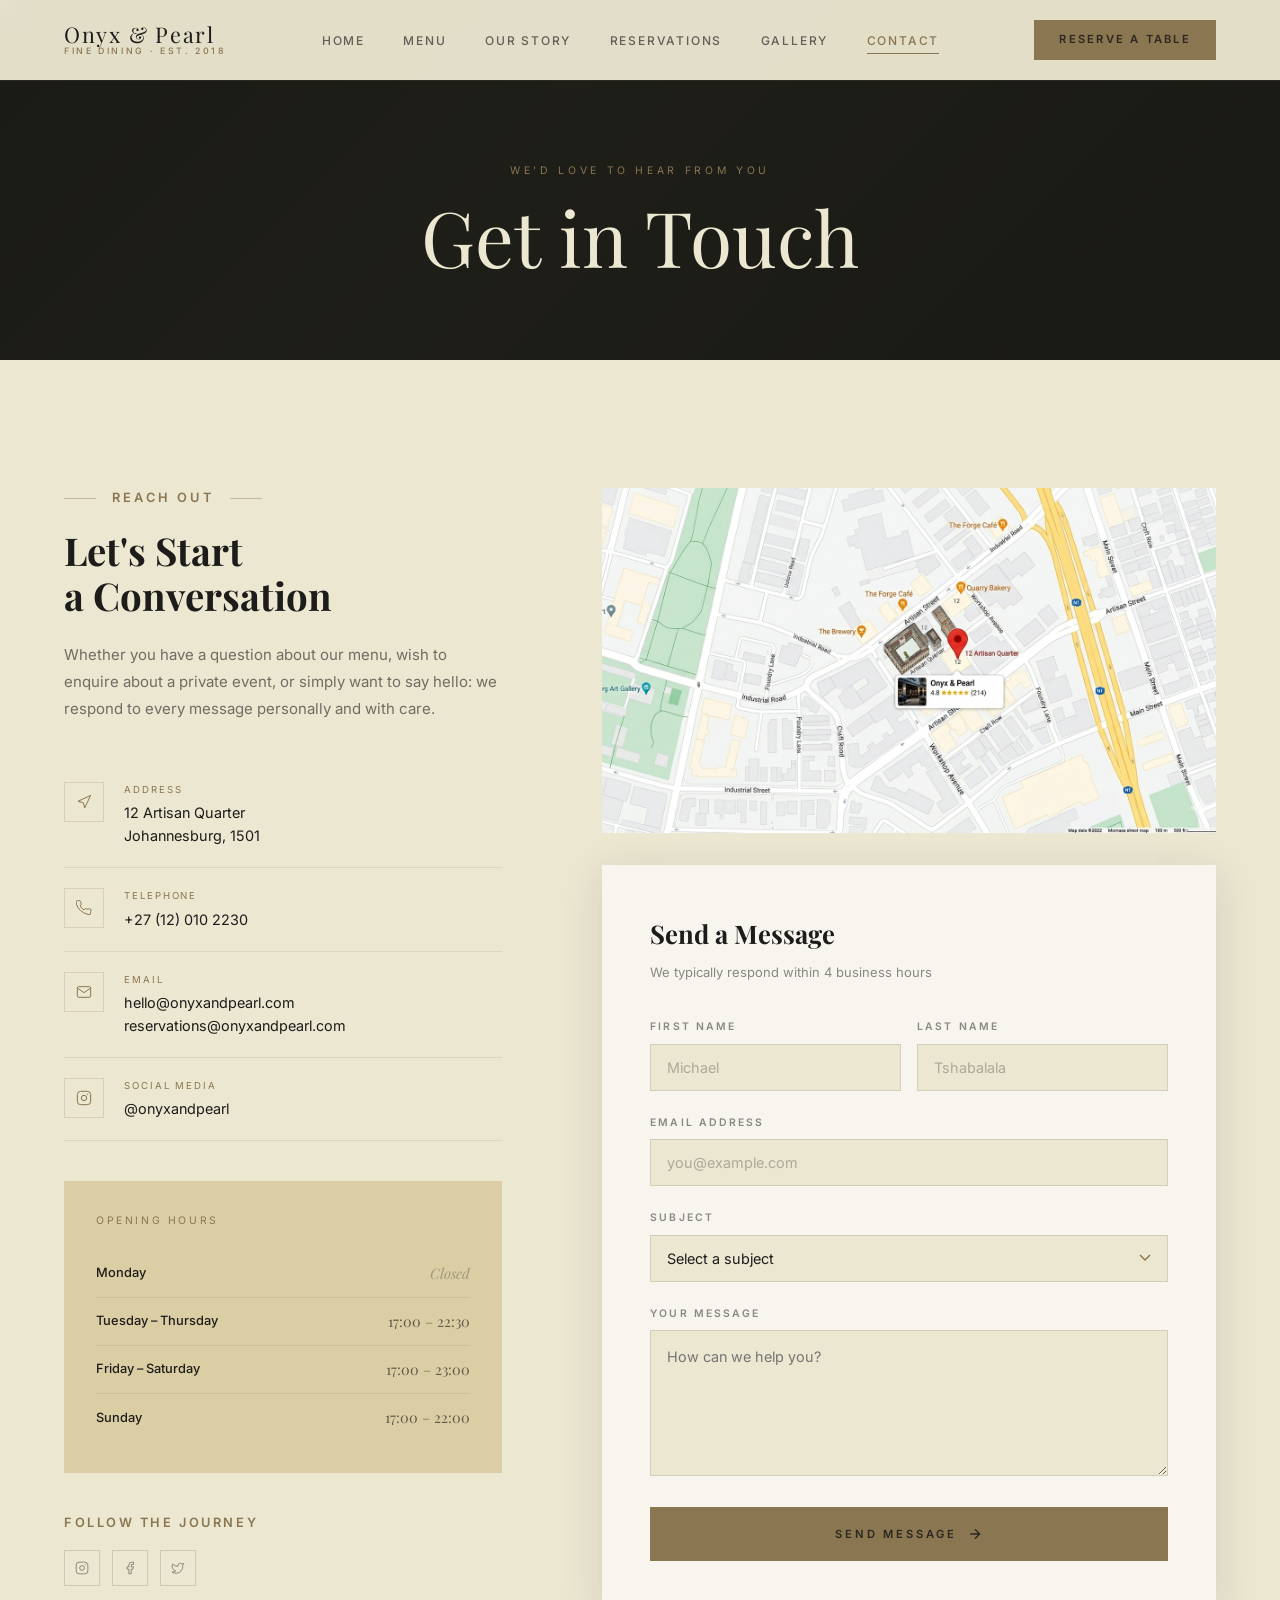
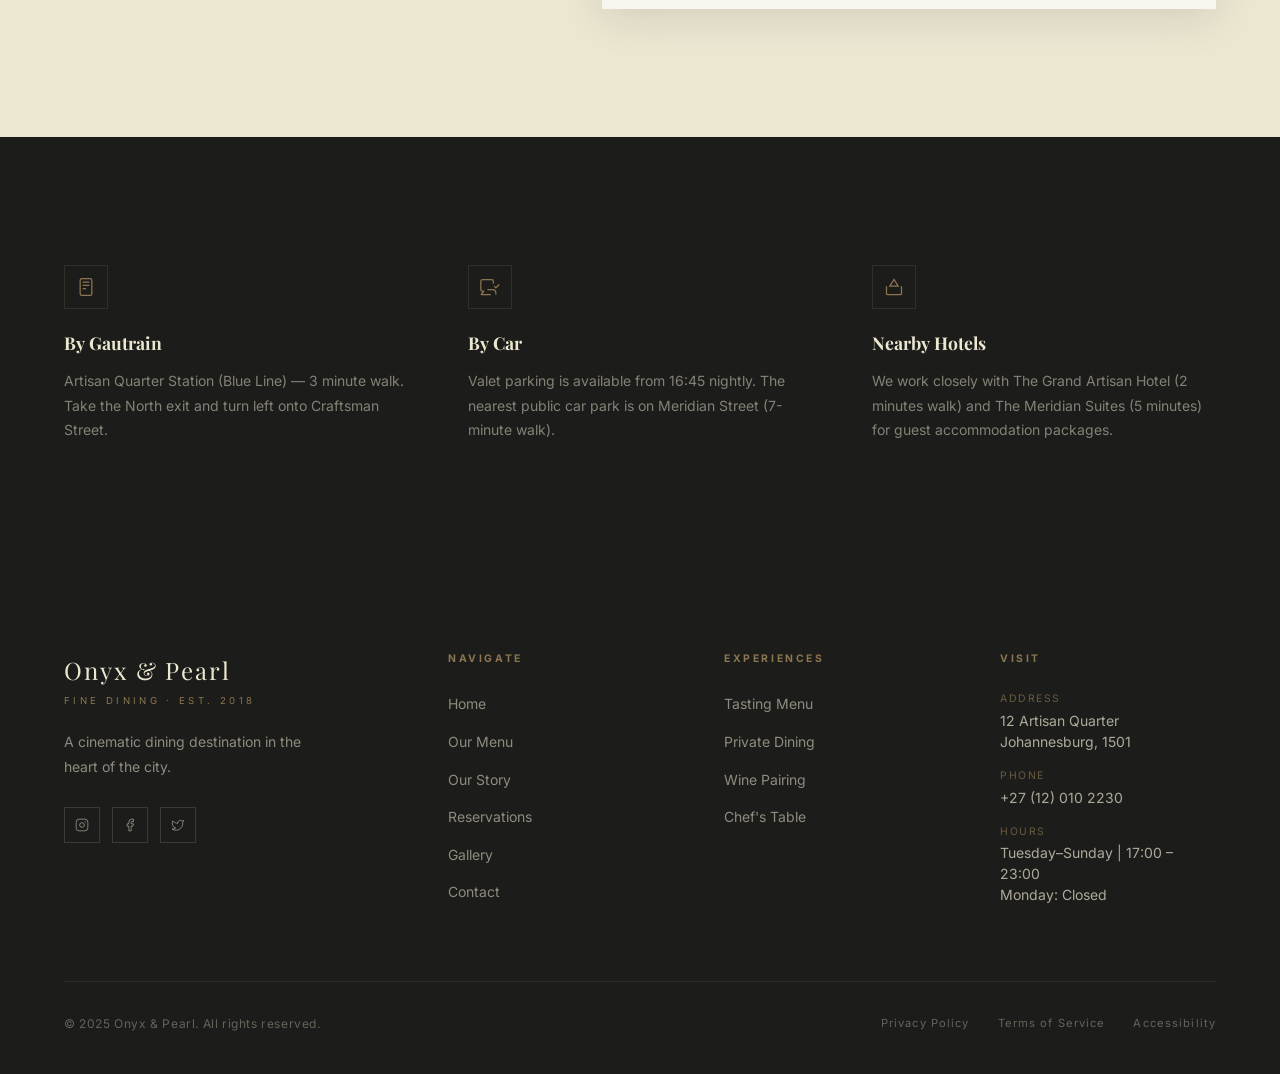
==== contact.html @ 2b4fd2b9 "initial commit" ====
<!DOCTYPE html>
<html lang="en">
<head>
  <meta charset="UTF-8" />
  <meta name="viewport" content="width=device-width, initial-scale=1.0" />
  <title>Contact | Onyx & Pearl Fine Dining</title>
  <meta name="description" content="Contact Onyx & Pearl — get in touch for reservations, private events, press enquiries, or any other questions." />
  <link rel="preconnect" href="https://fonts.googleapis.com" />
  <link rel="preconnect" href="https://fonts.gstatic.com" crossorigin />
  <link rel="stylesheet" href="css/styles.css" />
</head>
<body>

  <!-- ── NAV ── -->
  <nav class="nav" role="navigation" aria-label="Main navigation">
    <div class="nav__inner">
      <a href="index.html" class="nav__logo">
        <span class="nav__logo-main">Onyx &amp; Pearl</span>
        <span class="nav__logo-sub">Fine Dining · Est. 2018</span>
      </a>
      <ul class="nav__links" role="list">
        <li><a href="index.html"        class="nav__link">Home</a></li>
        <li><a href="menu.html"         class="nav__link">Menu</a></li>
        <li><a href="about.html"        class="nav__link">Our Story</a></li>
        <li><a href="reservations.html" class="nav__link">Reservations</a></li>
        <li><a href="gallery.html"      class="nav__link">Gallery</a></li>
        <li><a href="contact.html"      class="nav__link active">Contact</a></li>
      </ul>
      <a href="reservations.html" class="nav__cta">Reserve a Table</a>
      <button class="nav__hamburger" aria-label="Toggle menu"><span></span><span></span><span></span></button>
    </div>
  </nav>
  <div class="nav__mobile">
    <a href="index.html"        class="nav__link">Home</a>
    <a href="menu.html"         class="nav__link">Menu</a>
    <a href="about.html"        class="nav__link">Our Story</a>
    <a href="reservations.html" class="nav__link">Reservations</a>
    <a href="gallery.html"      class="nav__link">Gallery</a>
    <a href="contact.html"      class="nav__link">Contact</a>
    <a href="reservations.html" class="btn btn--primary" style="margin-top:16px">Reserve a Table</a>
  </div>

  <!-- ── PAGE HERO ── -->
  <header class="page-hero" style="height:40vh;min-height:280px" aria-label="Contact hero">
    <div class="page-hero__bg">
      <!-- replace src="#" with your contact page hero image URL -->
      <img src="#" alt="Onyx & Pearl — restaurant contact hero" class="img-fill" style="position:absolute;inset:0" />
    </div>
    <div class="page-hero__overlay"></div>
    <div class="page-hero__content">
      <p class="page-hero__eyebrow">We'd Love to Hear From You</p>
      <h1 class="page-hero__title">Get in Touch</h1>
    </div>
  </header>

  <!-- ════════════════════════════════════════════
       CONTACT SECTION
  ═══════════════════════════════════════════════ -->
  <section class="contact-section" aria-label="Contact information and form">
    <div class="container">
      <div class="contact-grid">

        <!-- Left — Info -->
        <div>
          <div class="contact-info__label t-subtitle section-label" style="justify-content:flex-start;color:var(--gold)" data-reveal>
            Reach Out
          </div>
          <h2 class="contact-info__title" data-reveal>
            Let's Start<br>a Conversation
          </h2>
          <p class="contact-info__desc" data-reveal>
            Whether you have a question about our menu, wish to enquire about a private
            event, or simply want to say hello: we respond to every message personally
            and with care.
          </p>

          <!-- Contact details -->
          <div class="contact-details" data-reveal>
            <div class="contact-detail">
              <div class="contact-detail__icon">
                <svg viewBox="0 0 24 24" fill="none" stroke="currentColor" stroke-width="1.5" aria-hidden="true"><path d="M3 11l19-9-9 19-2-8-8-2z"/></svg>
              </div>
              <div>
                <div class="contact-detail__label">Address</div>
                <div class="contact-detail__value">12 Artisan Quarter<br>Johannesburg, 1501</div>
              </div>
            </div>

            <div class="contact-detail">
              <div class="contact-detail__icon">
                <svg viewBox="0 0 24 24" fill="none" stroke="currentColor" stroke-width="1.5" aria-hidden="true"><path d="M22 16.92v3a2 2 0 01-2.18 2 19.79 19.79 0 01-8.63-3.07A19.5 19.5 0 013.07 11.5a19.79 19.79 0 01-3-8.57A2 2 0 012.06 1h3a2 2 0 012 1.72c.127.96.361 1.903.7 2.81a2 2 0 01-.45 2.11L6.09 8.91a16 16 0 006 6l1.27-1.27a2 2 0 012.11-.45c.907.339 1.85.573 2.81.7A2 2 0 0122 16.92z"/></svg>
              </div>
              <div>
                <div class="contact-detail__label">Telephone</div>
                <div class="contact-detail__value">+27 (12) 010 2230</div>
              </div>
            </div>

            <div class="contact-detail">
              <div class="contact-detail__icon">
                <svg viewBox="0 0 24 24" fill="none" stroke="currentColor" stroke-width="1.5" aria-hidden="true"><path d="M4 4h16c1.1 0 2 .9 2 2v12c0 1.1-.9 2-2 2H4c-1.1 0-2-.9-2-2V6c0-1.1.9-2 2-2z"/><polyline points="22,6 12,13 2,6"/></svg>
              </div>
              <div>
                <div class="contact-detail__label">Email</div>
                <div class="contact-detail__value">hello@onyxandpearl.com<br>reservations@onyxandpearl.com</div>
              </div>
            </div>

            <div class="contact-detail">
              <div class="contact-detail__icon">
                <svg viewBox="0 0 24 24" fill="none" stroke="currentColor" stroke-width="1.5" aria-hidden="true"><rect x="2" y="2" width="20" height="20" rx="5"/><circle cx="12" cy="12" r="4"/><circle cx="17.5" cy="6.5" r="1" fill="currentColor" stroke="none"/></svg>
              </div>
              <div>
                <div class="contact-detail__label">Social Media</div>
                <div class="contact-detail__value">@onyxandpearl</div>
              </div>
            </div>
          </div>

          <!-- Opening hours -->
          <div class="hours-grid" data-reveal>
            <p class="hours-grid__title">Opening Hours</p>
            <div class="hours-row">
              <span class="hours-day">Monday</span>
              <span class="hours-time hours-closed">Closed</span>
            </div>
            <div class="hours-row">
              <span class="hours-day">Tuesday – Thursday</span>
              <span class="hours-time">17:00 – 22:30</span>
            </div>
            <div class="hours-row">
              <span class="hours-day">Friday – Saturday</span>
              <span class="hours-time">17:00 – 23:00</span>
            </div>
            <div class="hours-row">
              <span class="hours-day">Sunday</span>
              <span class="hours-time">17:00 – 22:00</span>
            </div>
          </div>

          <!-- Social -->
          <div data-reveal>
            <p class="t-subtitle text-gold" style="margin-bottom:16px;letter-spacing:0.2em">Follow the Journey</p>
            <div style="display:flex;gap:12px">
              <a href="#" class="footer__social-link" aria-label="Instagram" style="border-color:rgba(28,28,26,0.15);color:rgba(28,28,26,0.5)">
                <svg viewBox="0 0 24 24" fill="none" stroke="currentColor" stroke-width="1.5" width="14" height="14"><rect x="2" y="2" width="20" height="20" rx="5"/><circle cx="12" cy="12" r="4"/><circle cx="17.5" cy="6.5" r="1" fill="currentColor" stroke="none"/></svg>
              </a>
              <a href="#" class="footer__social-link" aria-label="Facebook" style="border-color:rgba(28,28,26,0.15);color:rgba(28,28,26,0.5)">
                <svg viewBox="0 0 24 24" fill="none" stroke="currentColor" stroke-width="1.5" width="14" height="14"><path d="M18 2h-3a5 5 0 00-5 5v3H7v4h3v8h4v-8h3l1-4h-4V7a1 1 0 011-1h3z"/></svg>
              </a>
              <a href="#" class="footer__social-link" aria-label="Twitter" style="border-color:rgba(28,28,26,0.15);color:rgba(28,28,26,0.5)">
                <svg viewBox="0 0 24 24" fill="none" stroke="currentColor" stroke-width="1.5" width="14" height="14"><path d="M22 4s-.7 2.1-2 3.4c1.6 10-9.4 17.3-18 11.6 2.2.1 4.4-.6 6-2C3 15.5.5 9.6 3 5c2.2 2.6 5.6 4.1 9 4-.9-4.2 4-6.6 7-3.8 1.1 0 3-1.2 3-1.2z"/></svg>
              </a>
            </div>
          </div>
        </div>

        <!-- Right — Form & Map -->
        <div>

          <!-- Map image — replace src="#" with your map/location screenshot URL -->
          <div class="map-placeholder" data-reveal>
            <img src="content/onyx-map.png" alt="Map showing Onyx & Pearl location — 12 Artisan Quarter, Johannesburg" class="img-fill" />
          </div>

          <!-- Contact form -->
          <div class="contact-form-wrap" style="margin-top:32px" data-reveal>
            <h2 class="contact-form-wrap__title">Send a Message</h2>
            <p class="contact-form-wrap__sub">We typically respond within 4 business hours</p>

            <form class="contact-form" novalidate>

              <div class="form-group form-group--half">
                <div>
                  <label class="form-label" for="c-first">First Name</label>
                  <input class="form-input" type="text" id="c-first" name="first-name" placeholder="Michael" autocomplete="given-name" required />
                </div>
                <div>
                  <label class="form-label" for="c-last">Last Name</label>
                  <input class="form-input" type="text" id="c-last" name="last-name" placeholder="Tshabalala" autocomplete="family-name" required />
                </div>
              </div>

              <div class="form-group">
                <label class="form-label" for="c-email">Email Address</label>
                <input class="form-input" type="email" id="c-email" name="email" placeholder="you@example.com" autocomplete="email" required />
              </div>

              <div class="form-group">
                <label class="form-label" for="c-subject">Subject</label>
                <select class="form-select" id="c-subject" name="subject" required>
                  <option value="" disabled selected>Select a subject</option>
                  <option value="reservation">Reservation Enquiry</option>
                  <option value="private">Private Dining</option>
                  <option value="event">Corporate / Special Event</option>
                  <option value="press">Press &amp; Media</option>
                  <option value="feedback">Feedback</option>
                  <option value="other">Other</option>
                </select>
              </div>

              <div class="form-group">
                <label class="form-label" for="c-message">Your Message</label>
                <textarea class="form-textarea" id="c-message" name="message" rows="5" placeholder="How can we help you?" required style="min-height:140px"></textarea>
              </div>

              <button type="submit" class="btn btn--primary" style="width:100%;justify-content:center;padding:18px">
                Send Message
                <svg width="16" height="16" viewBox="0 0 24 24" fill="none" stroke="currentColor" stroke-width="2" aria-hidden="true"><path d="M5 12h14M12 5l7 7-7 7"/></svg>
              </button>

            </form>
          </div>
        </div>

      </div>
    </div>
  </section>

  <!-- ════════════════════════════════════════════
       GETTING HERE
  ═══════════════════════════════════════════════ -->
  <section style="background:var(--charcoal);padding:var(--section-pad) 0" aria-label="Getting here">
    <div class="container">
      <div style="display:grid;grid-template-columns:1fr 1fr 1fr;gap:clamp(32px,5vw,60px);flex-wrap:wrap" data-reveal>

        <div>
          <div style="width:44px;height:44px;border:1px solid rgba(138,118,80,0.2);display:flex;align-items:center;justify-content:center;color:var(--gold);margin-bottom:20px">
            <svg viewBox="0 0 24 24" fill="none" stroke="currentColor" stroke-width="1.5" width="20" height="20"><rect x="5" y="2" width="14" height="20" rx="2"/><path d="M12 18h.01M8 6h8M8 10h8M8 14h4"/></svg>
          </div>
          <h3 style="font-family:var(--font-serif);font-size:1.1rem;color:var(--cream);margin-bottom:12px">By Gautrain </h3>
          <p style="font-size:0.875rem;color:rgba(236,231,209,0.5);line-height:1.75">
            Artisan Quarter Station (Blue Line) — 3 minute walk. Take the North exit
            and turn left onto Craftsman Street.
          </p>
        </div>

        <div>
          <div style="width:44px;height:44px;border:1px solid rgba(138,118,80,0.2);display:flex;align-items:center;justify-content:center;color:var(--gold);margin-bottom:20px">
            <svg viewBox="0 0 24 24" fill="none" stroke="currentColor" stroke-width="1.5" width="20" height="20"><path d="M5 17H3a2 2 0 01-2-2V5a2 2 0 012-2h11a2 2 0 012 2v3M13 21H1m4-4l-4 4M17 11l2 2 4-4M19 21v-2a4 4 0 00-4-4H9"/></svg>
          </div>
          <h3 style="font-family:var(--font-serif);font-size:1.1rem;color:var(--cream);margin-bottom:12px">By Car</h3>
          <p style="font-size:0.875rem;color:rgba(236,231,209,0.5);line-height:1.75">
            Valet parking is available from 16:45 nightly. The nearest public car park
            is on Meridian Street (7-minute walk).
          </p>
        </div>

        <div>
          <div style="width:44px;height:44px;border:1px solid rgba(138,118,80,0.2);display:flex;align-items:center;justify-content:center;color:var(--gold);margin-bottom:20px">
            <svg viewBox="0 0 24 24" fill="none" stroke="currentColor" stroke-width="1.5" width="20" height="20"><path d="M17 11l-5-8-5 8h10zM3 11v9a1 1 0 001 1h16a1 1 0 001-1v-9"/></svg>
          </div>
          <h3 style="font-family:var(--font-serif);font-size:1.1rem;color:var(--cream);margin-bottom:12px">Nearby Hotels</h3>
          <p style="font-size:0.875rem;color:rgba(236,231,209,0.5);line-height:1.75">
            We work closely with The Grand Artisan Hotel (2 minutes walk) and The
            Meridian Suites (5 minutes) for guest accommodation packages.
          </p>
        </div>

      </div>
    </div>
  </section>

  <!-- ── FOOTER ── -->
  <footer class="footer">
    <div class="container">
      <div class="footer__grid">
        <div>
          <div class="footer__brand-name">Onyx &amp; Pearl</div>
          <div class="footer__brand-sub">Fine Dining · Est. 2018</div>
          <p class="footer__tagline">A cinematic dining destination in the heart of the city.</p>
          <div class="footer__social" aria-label="Social media">
            <a href="#" class="footer__social-link" aria-label="Instagram">
              <svg viewBox="0 0 24 24" fill="none" stroke="currentColor" stroke-width="1.5" width="14" height="14"><rect x="2" y="2" width="20" height="20" rx="5"/><circle cx="12" cy="12" r="4"/><circle cx="17.5" cy="6.5" r="1" fill="currentColor" stroke="none"/></svg>
            </a>
            <a href="#" class="footer__social-link" aria-label="Facebook">
              <svg viewBox="0 0 24 24" fill="none" stroke="currentColor" stroke-width="1.5" width="14" height="14"><path d="M18 2h-3a5 5 0 00-5 5v3H7v4h3v8h4v-8h3l1-4h-4V7a1 1 0 011-1h3z"/></svg>
            </a>
            <a href="#" class="footer__social-link" aria-label="Twitter/X">
              <svg viewBox="0 0 24 24" fill="none" stroke="currentColor" stroke-width="1.5" width="14" height="14"><path d="M22 4s-.7 2.1-2 3.4c1.6 10-9.4 17.3-18 11.6 2.2.1 4.4-.6 6-2C3 15.5.5 9.6 3 5c2.2 2.6 5.6 4.1 9 4-.9-4.2 4-6.6 7-3.8 1.1 0 3-1.2 3-1.2z"/></svg>
            </a>
          </div>
        </div>
        <div>
          <h3 class="footer__col-title">Navigate</h3>
          <ul class="footer__links">
            <li><a href="index.html">Home</a></li>
            <li><a href="menu.html">Our Menu</a></li>
            <li><a href="about.html">Our Story</a></li>
            <li><a href="reservations.html">Reservations</a></li>
            <li><a href="gallery.html">Gallery</a></li>
            <li><a href="contact.html">Contact</a></li>
          </ul>
        </div>
        <div>
          <h3 class="footer__col-title">Experiences</h3>
          <ul class="footer__links">
            <li><a href="reservations.html">Tasting Menu</a></li>
            <li><a href="reservations.html">Private Dining</a></li>
            <li><a href="reservations.html">Wine Pairing</a></li>
            <li><a href="reservations.html">Chef's Table</a></li>
          </ul>
        </div>
        <div>
          <h3 class="footer__col-title">Visit</h3>
          <div class="footer__contact-item">
            <span class="footer__contact-label">Address</span>
            <span class="footer__contact-value">12 Artisan Quarter<br>Johannesburg, 1501</span>
          </div>
          <div class="footer__contact-item">
            <span class="footer__contact-label">Phone</span>
            <span class="footer__contact-value">+27 (12) 010 2230</span>
          </div>
          <div class="footer__contact-item">
            <span class="footer__contact-label">Hours</span>
            <span class="footer__contact-value">Tuesday–Sunday | 17:00 – 23:00<br>Monday: Closed</span>
          </div>
        </div>
      </div>
      <div class="footer__bottom">
        <p class="footer__copy">&copy; 2025 Onyx &amp; Pearl. All rights reserved.</p>
        <nav class="footer__bottom-links" aria-label="Legal">
          <a href="#">Privacy Policy</a>
          <a href="#">Terms of Service</a>
          <a href="#">Accessibility</a>
        </nav>
      </div>
    </div>
  </footer>

  <script src="js/main.js"></script>
</body>
</html>
---- css/styles.css ----
/* ============================================================
   ONYX & PEARL — LUXURY RESTAURANT
   Design System & Global Styles
   ============================================================ */

/* ── Google Fonts Import ── */
@import url('https://fonts.googleapis.com/css2?family=Playfair+Display:ital,wght@0,400;0,500;0,600;0,700;1,400;1,500&family=Cormorant+Garamond:ital,wght@0,300;0,400;0,500;1,300;1,400&family=Inter:wght@300;400;500;600&display=swap');

/* ── Design Tokens ── */
:root {
  --gold:       #8A7650;
  --gold-light: #B09A6A;
  --gold-pale:  #D4C4A0;
  --sage:       #8E977D;
  --sage-light: #A8B096;
  --cream:      #ECE7D1;
  --warm-tan:   #DBCEA5;
  --charcoal:   #1C1C1A;
  --dark:       #2A2820;
  --mid-dark:   #3D3B33;
  --warm-white: #F8F5EE;
  --white:      #FFFFFF;

  --font-serif:  'Playfair Display', 'Cormorant Garamond', Georgia, serif;
  --font-display:'Cormorant Garamond', Georgia, serif;
  --font-sans:   'Inter', system-ui, sans-serif;

  --transition-fast:   150ms cubic-bezier(0.4, 0, 0.2, 1);
  --transition-med:    350ms cubic-bezier(0.4, 0, 0.2, 1);
  --transition-slow:   650ms cubic-bezier(0.4, 0, 0.2, 1);
  --transition-luxury: 900ms cubic-bezier(0.25, 0.46, 0.45, 0.94);

  --shadow-soft: 0 4px 24px rgba(28, 28, 26, 0.08);
  --shadow-med:  0 8px 40px rgba(28, 28, 26, 0.12);
  --shadow-deep: 0 20px 60px rgba(28, 28, 26, 0.20);
  --shadow-gold: 0 4px 24px rgba(138, 118, 80, 0.25);

  --radius-sm: 2px;
  --radius-md: 6px;
  --radius-lg: 12px;

  --nav-height: 80px;
  --section-pad: clamp(80px, 10vw, 140px);
}

/* ── Reset & Base ── */
*, *::before, *::after { box-sizing: border-box; margin: 0; padding: 0; }

html {
  scroll-behavior: smooth;
  font-size: 16px;
  -webkit-font-smoothing: antialiased;
  -moz-osx-font-smoothing: grayscale;
  text-rendering: optimizeLegibility;
}

body {
  font-family: var(--font-sans);
  background-color: var(--cream);
  color: var(--charcoal);
  line-height: 1.6;
  overflow-x: hidden;
}

img, video { display: block; max-width: 100%; }
a { color: inherit; text-decoration: none; }
button { cursor: pointer; font-family: inherit; border: none; background: none; }
ul, ol { list-style: none; }
input, textarea, select { font-family: inherit; }

/* ── Typography Scale ── */
.t-display {
  font-family: var(--font-serif);
  font-size: clamp(3rem, 7vw, 7rem);
  font-weight: 400;
  line-height: 1.05;
  letter-spacing: -0.02em;
}
.t-hero {
  font-family: var(--font-serif);
  font-size: clamp(2.2rem, 5vw, 5rem);
  font-weight: 400;
  line-height: 1.1;
  letter-spacing: -0.01em;
}
.t-h1 {
  font-family: var(--font-serif);
  font-size: clamp(2rem, 4vw, 3.5rem);
  font-weight: 500;
  line-height: 1.15;
}
.t-h2 {
  font-family: var(--font-serif);
  font-size: clamp(1.5rem, 3vw, 2.5rem);
  font-weight: 400;
  line-height: 1.2;
}
.t-h3 {
  font-family: var(--font-serif);
  font-size: clamp(1.2rem, 2vw, 1.75rem);
  font-weight: 500;
  line-height: 1.3;
}
.t-subtitle {
  font-family: var(--font-sans);
  font-size: clamp(0.7rem, 1vw, 0.8rem);
  font-weight: 600;
  letter-spacing: 0.25em;
  text-transform: uppercase;
}
.t-body-lg {
  font-size: clamp(1rem, 1.5vw, 1.125rem);
  line-height: 1.75;
  font-weight: 300;
}
.t-body {
  font-size: 0.9375rem;
  line-height: 1.7;
  font-weight: 400;
}
.t-small {
  font-size: 0.8125rem;
  line-height: 1.6;
}

/* ── Utility Classes ── */
.container {
  width: 100%;
  max-width: 1280px;
  margin: 0 auto;
  padding: 0 clamp(24px, 5vw, 80px);
}
.container--narrow {
  max-width: 800px;
  margin: 0 auto;
  padding: 0 clamp(24px, 5vw, 60px);
}
.container--wide {
  max-width: 1440px;
  margin: 0 auto;
  padding: 0 clamp(24px, 4vw, 60px);
}

.text-center { text-align: center; }
.text-gold    { color: var(--gold); }
.text-cream   { color: var(--cream); }
.text-sage    { color: var(--sage); }
.bg-dark      { background-color: var(--dark); }
.bg-charcoal  { background-color: var(--charcoal); }
.bg-cream     { background-color: var(--cream); }
.bg-warm      { background-color: var(--warm-tan); }

.section-pad { padding: var(--section-pad) 0; }
.section-pad-sm { padding: calc(var(--section-pad) * 0.6) 0; }

/* Divider line */
.divider {
  width: 60px;
  height: 1px;
  background: var(--gold);
  margin: 0 auto;
}
.divider--left { margin: 0; }

/* Section label */
.section-label {
  display: flex;
  align-items: center;
  gap: 16px;
  margin-bottom: 24px;
}
.section-label::before,
.section-label::after {
  content: '';
  flex: 0 0 32px;
  height: 1px;
  background: currentColor;
  opacity: 0.4;
}
.section-label::after { flex: 0 0 32px; }

/* ── Scroll Animations ── */
[data-reveal] {
  opacity: 0;
  transform: translateY(30px);
  transition: opacity var(--transition-luxury), transform var(--transition-luxury);
}
[data-reveal="left"] { transform: translateX(-30px); }
[data-reveal="right"] { transform: translateX(30px); }
[data-reveal="scale"] { transform: scale(0.96); }
[data-reveal].revealed {
  opacity: 1;
  transform: none;
}

/* ── Image / Video Placeholders ── */
.placeholder {
  background: linear-gradient(135deg, var(--warm-tan) 0%, var(--gold-pale) 50%, var(--warm-tan) 100%);
  background-size: 200% 200%;
  animation: shimmer 4s ease infinite;
  position: relative;
  overflow: hidden;
}
.placeholder::after {
  content: '';
  position: absolute;
  inset: 0;
  background: linear-gradient(135deg,
    rgba(138,118,80,0.08) 0%,
    rgba(142,151,125,0.06) 100%
  );
}
@keyframes shimmer {
  0%, 100% { background-position: 0% 50%; }
  50%       { background-position: 100% 50%; }
}

.placeholder--dark {
  background: linear-gradient(135deg, var(--mid-dark) 0%, var(--charcoal) 100%);
  animation: none;
}
.placeholder--dark::after { background: none; }

/* placeholder icon */
.placeholder-icon {
  position: absolute;
  inset: 0;
  display: flex;
  flex-direction: column;
  align-items: center;
  justify-content: center;
  gap: 10px;
  color: rgba(138,118,80,0.4);
  font-size: 0.7rem;
  letter-spacing: 0.15em;
  text-transform: uppercase;
  font-family: var(--font-sans);
  font-weight: 500;
}
.placeholder-icon svg {
  width: 32px;
  height: 32px;
  opacity: 0.5;
}
.placeholder--dark .placeholder-icon { color: rgba(219,206,165,0.3); }
.placeholder--dark .placeholder-icon svg { opacity: 0.3; }

/* ============================================================
   NAVIGATION
   ============================================================ */
.nav {
  position: fixed;
  top: 0; left: 0; right: 0;
  z-index: 1000;
  height: var(--nav-height);
  display: flex;
  align-items: center;
  transition: background var(--transition-med), box-shadow var(--transition-med),
              padding var(--transition-med);
  padding: 0 clamp(24px, 5vw, 80px);
}
.nav.transparent { background: transparent; }
.nav.solid {
  background: rgba(26, 25, 21, 0.97);
  backdrop-filter: blur(12px);
  box-shadow: 0 1px 0 rgba(138,118,80,0.15);
}
.nav.light-bg {
  background: rgba(236,231,209,0.96);
  backdrop-filter: blur(12px);
  box-shadow: 0 1px 0 rgba(138,118,80,0.15);
}

.nav__inner {
  width: 100%;
  display: flex;
  align-items: center;
  justify-content: space-between;
}

.nav__logo {
  display: flex;
  flex-direction: column;
  align-items: flex-start;
  line-height: 1;
  gap: 2px;
}
.nav__logo-main {
  font-family: var(--font-serif);
  font-size: 1.35rem;
  font-weight: 400;
  letter-spacing: 0.08em;
  color: var(--cream);
  transition: color var(--transition-fast);
}
.nav.light-bg .nav__logo-main { color: var(--charcoal); }
.nav__logo-sub {
  font-family: var(--font-sans);
  font-size: 0.55rem;
  letter-spacing: 0.3em;
  text-transform: uppercase;
  color: var(--gold);
  font-weight: 500;
}

.nav__links {
  display: flex;
  align-items: center;
  gap: clamp(20px, 3vw, 40px);
}
.nav__link {
  font-family: var(--font-sans);
  font-size: 0.75rem;
  font-weight: 500;
  letter-spacing: 0.15em;
  text-transform: uppercase;
  color: rgba(236,231,209,0.75);
  position: relative;
  transition: color var(--transition-fast);
  padding: 4px 0;
}
.nav.light-bg .nav__link { color: rgba(28,28,26,0.65); }
.nav__link::after {
  content: '';
  position: absolute;
  bottom: -2px; left: 0; right: 100%;
  height: 1px;
  background: var(--gold);
  transition: right var(--transition-med);
}
.nav__link:hover { color: var(--cream); }
.nav.light-bg .nav__link:hover { color: var(--charcoal); }
.nav__link:hover::after,
.nav__link.active::after { right: 0; }
.nav__link.active { color: var(--gold); }
.nav.light-bg .nav__link.active { color: var(--gold); }

.nav__cta {
  display: inline-flex;
  align-items: center;
  gap: 8px;
  padding: 10px 24px;
  background: var(--gold);
  color: var(--dark);
  font-size: 0.7rem;
  font-weight: 600;
  letter-spacing: 0.2em;
  text-transform: uppercase;
  transition: background var(--transition-fast), transform var(--transition-fast),
              box-shadow var(--transition-fast);
  border: 1px solid var(--gold);
}
.nav__cta:hover {
  background: var(--gold-light);
  border-color: var(--gold-light);
  transform: translateY(-1px);
  box-shadow: var(--shadow-gold);
}

/* Mobile menu */
.nav__hamburger {
  display: none;
  flex-direction: column;
  gap: 5px;
  padding: 8px;
  cursor: pointer;
}
.nav__hamburger span {
  display: block;
  width: 24px;
  height: 1.5px;
  background: var(--cream);
  transition: transform var(--transition-med), opacity var(--transition-med);
}
.nav.light-bg .nav__hamburger span { background: var(--charcoal); }
.nav__hamburger.open span:nth-child(1) { transform: translateY(6.5px) rotate(45deg); }
.nav__hamburger.open span:nth-child(2) { opacity: 0; }
.nav__hamburger.open span:nth-child(3) { transform: translateY(-6.5px) rotate(-45deg); }

.nav__mobile {
  position: fixed;
  inset: 0;
  background: var(--charcoal);
  z-index: 999;
  display: flex;
  flex-direction: column;
  align-items: center;
  justify-content: center;
  gap: 36px;
  padding-top: var(--nav-height);
  overflow-y: auto;
  opacity: 0;
  pointer-events: none;
  transition: opacity var(--transition-med);
}
.nav__mobile.open { opacity: 1; pointer-events: all; }
.nav__mobile .nav__link {
  font-size: 1rem;
  color: var(--cream);
  letter-spacing: 0.25em;
}
.nav__mobile .nav__link:hover { color: var(--gold); }

/* ============================================================
   BUTTONS
   ============================================================ */
.btn {
  display: inline-flex;
  align-items: center;
  justify-content: center;
  gap: 10px;
  padding: 16px 36px;
  font-family: var(--font-sans);
  font-size: 0.7rem;
  font-weight: 600;
  letter-spacing: 0.25em;
  text-transform: uppercase;
  transition: all var(--transition-med);
  position: relative;
  overflow: hidden;
}
.btn::before {
  content: '';
  position: absolute;
  inset: 0;
  background: rgba(255,255,255,0.08);
  transform: translateX(-100%);
  transition: transform var(--transition-med);
}
.btn:hover::before { transform: translateX(0); }

.btn--primary {
  background: var(--gold);
  color: var(--dark);
  border: 1px solid var(--gold);
}
.btn--primary:hover {
  background: var(--gold-light);
  border-color: var(--gold-light);
  transform: translateY(-2px);
  box-shadow: var(--shadow-gold);
}

.btn--outline {
  background: transparent;
  color: var(--cream);
  border: 1px solid rgba(236,231,209,0.4);
}
.btn--outline:hover {
  border-color: var(--cream);
  transform: translateY(-2px);
}

.btn--outline-dark {
  background: transparent;
  color: var(--charcoal);
  border: 1px solid rgba(28,28,26,0.3);
}
.btn--outline-dark:hover {
  border-color: var(--charcoal);
  background: var(--charcoal);
  color: var(--cream);
  transform: translateY(-2px);
}

.btn--gold-outline {
  background: transparent;
  color: var(--gold);
  border: 1px solid var(--gold);
}
.btn--gold-outline:hover {
  background: var(--gold);
  color: var(--dark);
  transform: translateY(-2px);
  box-shadow: var(--shadow-gold);
}

.btn--large {
  padding: 20px 48px;
  font-size: 0.75rem;
}

/* Arrow button */
.btn-arrow {
  display: inline-flex;
  align-items: center;
  gap: 12px;
  font-family: var(--font-sans);
  font-size: 0.75rem;
  font-weight: 500;
  letter-spacing: 0.2em;
  text-transform: uppercase;
  color: var(--gold);
  transition: gap var(--transition-med);
}
.btn-arrow::after {
  content: '→';
  transition: transform var(--transition-med);
}
.btn-arrow:hover { gap: 18px; }
.btn-arrow:hover::after { transform: translateX(4px); }

/* ============================================================
   FOOTER
   ============================================================ */
.footer {
  background: var(--charcoal);
  color: var(--cream);
  padding: 80px 0 40px;
}
.footer__grid {
  display: grid;
  grid-template-columns: 1.5fr 1fr 1fr 1fr;
  gap: 60px;
  padding-bottom: 60px;
  border-bottom: 1px solid rgba(236,231,209,0.08);
}
.footer__brand-name {
  font-family: var(--font-serif);
  font-size: 1.5rem;
  letter-spacing: 0.08em;
  color: var(--cream);
  margin-bottom: 4px;
}
.footer__brand-sub {
  font-size: 0.6rem;
  letter-spacing: 0.35em;
  text-transform: uppercase;
  color: var(--gold);
  margin-bottom: 20px;
}
.footer__tagline {
  font-size: 0.875rem;
  line-height: 1.8;
  color: rgba(236,231,209,0.55);
  max-width: 260px;
}
.footer__social {
  display: flex;
  gap: 12px;
  margin-top: 28px;
}
.footer__social-link {
  width: 36px;
  height: 36px;
  border: 1px solid rgba(236,231,209,0.15);
  display: flex;
  align-items: center;
  justify-content: center;
  transition: border-color var(--transition-fast), background var(--transition-fast);
  font-size: 0.7rem;
  color: rgba(236,231,209,0.55);
}
.footer__social-link:hover {
  border-color: var(--gold);
  background: rgba(138,118,80,0.1);
  color: var(--gold);
}
.footer__col-title {
  font-family: var(--font-sans);
  font-size: 0.65rem;
  letter-spacing: 0.25em;
  text-transform: uppercase;
  color: var(--gold);
  margin-bottom: 24px;
}
.footer__links { display: flex; flex-direction: column; gap: 12px; }
.footer__links a {
  font-size: 0.875rem;
  color: rgba(236,231,209,0.55);
  transition: color var(--transition-fast);
}
.footer__links a:hover { color: var(--cream); }
.footer__contact-item {
  display: flex;
  flex-direction: column;
  gap: 2px;
  margin-bottom: 16px;
}
.footer__contact-label {
  font-size: 0.65rem;
  letter-spacing: 0.15em;
  text-transform: uppercase;
  color: var(--gold);
  opacity: 0.7;
}
.footer__contact-value {
  font-size: 0.875rem;
  color: rgba(236,231,209,0.7);
  line-height: 1.5;
}
.footer__bottom {
  display: flex;
  align-items: center;
  justify-content: space-between;
  padding-top: 32px;
}
.footer__copy {
  font-size: 0.75rem;
  color: rgba(236,231,209,0.35);
  letter-spacing: 0.05em;
}
.footer__bottom-links {
  display: flex;
  gap: 28px;
}
.footer__bottom-links a {
  font-size: 0.7rem;
  letter-spacing: 0.1em;
  color: rgba(236,231,209,0.35);
  transition: color var(--transition-fast);
}
.footer__bottom-links a:hover { color: rgba(236,231,209,0.7); }

/* ============================================================
   HERO — HOME
   ============================================================ */
.hero {
  position: relative;
  height: 100vh;
  min-height: 700px;
  display: flex;
  align-items: flex-end;
  overflow: hidden;
}
.hero__bg {
  position: absolute;
  inset: 0;
}
.hero__bg .placeholder {
  width: 100%;
  height: 100%;
}
.hero__bg .placeholder--dark {
  background: linear-gradient(160deg, #1C1C1A 0%, #2A2820 40%, #1A1A18 100%);
}
.hero__overlay {
  position: absolute;
  inset: 0;
  background: linear-gradient(
    to top,
    rgba(26,25,21,0.85) 0%,
    rgba(26,25,21,0.35) 50%,
    rgba(26,25,21,0.15) 100%
  );
}
.hero__overlay--side {
  position: absolute;
  inset: 0;
  background: linear-gradient(
    to right,
    rgba(26,25,21,0.6) 0%,
    transparent 60%
  );
}

.hero__content {
  position: relative;
  z-index: 2;
  width: 100%;
  padding: 0 clamp(24px, 7vw, 120px) clamp(60px, 8vh, 100px);
}
.hero__eyebrow {
  display: flex;
  align-items: center;
  gap: 16px;
  margin-bottom: 24px;
  opacity: 0;
  transform: translateY(20px);
  animation: heroFadeUp 1s 0.3s cubic-bezier(0.25, 0.46, 0.45, 0.94) forwards;
}
.hero__eyebrow-line {
  width: 48px;
  height: 1px;
  background: var(--gold);
}
.hero__eyebrow-text {
  font-size: 0.7rem;
  letter-spacing: 0.3em;
  text-transform: uppercase;
  color: var(--gold);
  font-weight: 500;
}
.hero__title {
  font-family: var(--font-serif);
  font-size: clamp(2.5rem, 6vw, 6rem);
  font-weight: 400;
  color: var(--warm-white);
  line-height: 1.05;
  letter-spacing: -0.01em;
  max-width: 780px;
  opacity: 0;
  transform: translateY(30px);
  animation: heroFadeUp 1s 0.5s cubic-bezier(0.25, 0.46, 0.45, 0.94) forwards;
}
.hero__title em {
  font-style: italic;
  color: var(--gold-pale);
}
.hero__subtitle {
  font-size: clamp(0.875rem, 1.5vw, 1.0625rem);
  color: rgba(248,245,238,0.65);
  font-weight: 300;
  line-height: 1.7;
  max-width: 480px;
  margin-top: 20px;
  opacity: 0;
  transform: translateY(20px);
  animation: heroFadeUp 1s 0.7s cubic-bezier(0.25, 0.46, 0.45, 0.94) forwards;
}
.hero__actions {
  display: flex;
  align-items: center;
  gap: 24px;
  margin-top: 40px;
  opacity: 0;
  transform: translateY(20px);
  animation: heroFadeUp 1s 0.9s cubic-bezier(0.25, 0.46, 0.45, 0.94) forwards;
}

.hero__scroll {
  position: absolute;
  bottom: clamp(32px, 5vh, 56px);
  right: clamp(24px, 5vw, 80px);
  display: flex;
  flex-direction: column;
  align-items: center;
  gap: 8px;
  opacity: 0;
  animation: heroFadeUp 1s 1.2s cubic-bezier(0.25, 0.46, 0.45, 0.94) forwards;
}
.hero__scroll-text {
  font-size: 0.6rem;
  letter-spacing: 0.25em;
  text-transform: uppercase;
  color: rgba(248,245,238,0.45);
  writing-mode: vertical-rl;
}
.hero__scroll-line {
  width: 1px;
  height: 60px;
  background: linear-gradient(to bottom, var(--gold) 0%, transparent 100%);
  animation: scrollPulse 2s ease-in-out infinite;
}
@keyframes scrollPulse {
  0%, 100% { transform: scaleY(1); opacity: 1; }
  50% { transform: scaleY(0.6); opacity: 0.4; }
}

@keyframes heroFadeUp {
  to { opacity: 1; transform: none; }
}

/* Hero award badges */
.hero__badges {
  position: absolute;
  top: 50%;
  right: clamp(24px, 6vw, 100px);
  transform: translateY(-50%);
  display: flex;
  flex-direction: column;
  gap: 20px;
  z-index: 2;
  opacity: 0;
  animation: heroFadeUp 1s 1.1s cubic-bezier(0.25, 0.46, 0.45, 0.94) forwards;
}
.badge {
  width: 88px;
  height: 88px;
  border: 1px solid rgba(138,118,80,0.4);
  border-radius: 50%;
  display: flex;
  flex-direction: column;
  align-items: center;
  justify-content: center;
  background: rgba(26,25,21,0.6);
  backdrop-filter: blur(8px);
  gap: 2px;
  transition: border-color var(--transition-med), transform var(--transition-med);
}
.badge:hover {
  border-color: var(--gold);
  transform: scale(1.05);
}
.badge__number {
  font-family: var(--font-serif);
  font-size: 1.5rem;
  color: var(--gold);
  line-height: 1;
}
.badge__label {
  font-size: 0.5rem;
  letter-spacing: 0.15em;
  text-transform: uppercase;
  color: rgba(236,231,209,0.6);
  text-align: center;
  line-height: 1.3;
  padding: 0 8px;
}

/* ============================================================
   HOME — INTRO STRIP
   ============================================================ */
.intro-strip {
  background: var(--charcoal);
  padding: 28px 0;
}
.intro-strip__inner {
  display: flex;
  align-items: center;
  justify-content: center;
  gap: clamp(24px, 5vw, 80px);
  flex-wrap: wrap;
}
.intro-strip__item {
  display: flex;
  align-items: center;
  gap: 16px;
}
.intro-strip__icon {
  width: 36px;
  height: 36px;
  border: 1px solid rgba(138,118,80,0.3);
  border-radius: 50%;
  display: flex;
  align-items: center;
  justify-content: center;
  color: var(--gold);
}
.intro-strip__icon svg { width: 16px; height: 16px; }
.intro-strip__text {
  display: flex;
  flex-direction: column;
}
.intro-strip__label {
  font-size: 0.6rem;
  letter-spacing: 0.2em;
  text-transform: uppercase;
  color: rgba(236,231,209,0.4);
}
.intro-strip__value {
  font-family: var(--font-serif);
  font-size: 1rem;
  color: var(--cream);
}
.intro-strip__sep {
  width: 1px;
  height: 40px;
  background: rgba(236,231,209,0.1);
}

/* ============================================================
   HOME — SIGNATURE DISHES
   ============================================================ */
.dishes {
  padding: var(--section-pad) 0;
  background: var(--cream);
}
.dishes__header {
  display: grid;
  grid-template-columns: 1fr auto;
  align-items: end;
  margin-bottom: clamp(48px, 6vw, 80px);
  gap: 20px;
}
.dishes__grid {
  display: grid;
  grid-template-columns: repeat(3, 1fr);
  gap: 32px;
}
.dish-card {
  position: relative;
  cursor: pointer;
}
.dish-card__image {
  position: relative;
  aspect-ratio: 3/4;
  overflow: hidden;
}
.dish-card__image .placeholder {
  width: 100%;
  height: 100%;
  transition: transform var(--transition-slow);
}
.dish-card:hover .dish-card__image .placeholder {
  transform: scale(1.05);
}
.dish-card__label {
  position: absolute;
  top: 20px;
  left: 20px;
  background: var(--gold);
  color: var(--dark);
  font-size: 0.6rem;
  letter-spacing: 0.2em;
  text-transform: uppercase;
  font-weight: 600;
  padding: 5px 12px;
}
.dish-card__body {
  padding: 24px 0 0;
}
.dish-card__number {
  font-size: 0.6rem;
  letter-spacing: 0.2em;
  color: var(--gold);
  font-weight: 500;
  margin-bottom: 8px;
}
.dish-card__name {
  font-family: var(--font-serif);
  font-size: 1.3rem;
  color: var(--charcoal);
  margin-bottom: 8px;
}
.dish-card__desc {
  font-size: 0.875rem;
  color: rgba(28,28,26,0.6);
  line-height: 1.7;
}
.dish-card__price {
  margin-top: 12px;
  font-family: var(--font-serif);
  font-size: 1.1rem;
  color: var(--gold);
}

/* ============================================================
   HOME — MENU PREVIEW
   ============================================================ */
.menu-preview {
  background: var(--dark);
  padding: var(--section-pad) 0;
  position: relative;
  overflow: hidden;
}
.menu-preview::before {
  content: '';
  position: absolute;
  top: -1px; left: 0; right: 0;
  height: 120px;
  background: linear-gradient(to bottom, var(--cream) 0%, transparent 100%);
  pointer-events: none;
}
.menu-preview::after {
  content: '';
  position: absolute;
  bottom: -1px; left: 0; right: 0;
  height: 120px;
  background: linear-gradient(to top, var(--cream) 0%, transparent 100%);
  pointer-events: none;
}
.menu-preview__grid {
  display: grid;
  grid-template-columns: 1fr 1fr;
  gap: clamp(48px, 8vw, 120px);
  align-items: center;
}
.menu-preview__label { color: var(--gold); }
.menu-preview__title {
  font-family: var(--font-serif);
  font-size: clamp(2rem, 4vw, 3.5rem);
  color: var(--cream);
  line-height: 1.1;
  margin-top: 20px;
  margin-bottom: 24px;
}
.menu-preview__desc {
  font-size: 0.9375rem;
  color: rgba(236,231,209,0.6);
  line-height: 1.8;
  margin-bottom: 36px;
}
.menu-preview__items {
  display: flex;
  flex-direction: column;
  gap: 0;
}
.menu-preview__item {
  display: flex;
  align-items: center;
  justify-content: space-between;
  padding: 20px 0;
  border-bottom: 1px solid rgba(236,231,209,0.08);
  gap: 20px;
  transition: background var(--transition-fast);
  cursor: default;
}
.menu-preview__item:hover .menu-preview__item-name {
  color: var(--gold-pale);
}
.menu-preview__item-info { flex: 1; }
.menu-preview__item-name {
  font-family: var(--font-serif);
  font-size: 1.1rem;
  color: var(--cream);
  margin-bottom: 4px;
  transition: color var(--transition-fast);
}
.menu-preview__item-desc {
  font-size: 0.8rem;
  color: rgba(236,231,209,0.45);
  line-height: 1.5;
}
.menu-preview__item-price {
  font-family: var(--font-serif);
  font-size: 1rem;
  color: var(--gold);
  white-space: nowrap;
}
.menu-preview__image {
  position: relative;
  aspect-ratio: 4/5;
  overflow: hidden;
}
.menu-preview__image .placeholder {
  width: 100%;
  height: 100%;
}
.menu-preview__image-caption {
  position: absolute;
  bottom: 24px;
  left: 24px;
  right: 24px;
  background: rgba(26,25,21,0.75);
  backdrop-filter: blur(8px);
  padding: 16px 20px;
  border-left: 2px solid var(--gold);
}
.menu-preview__image-caption-title {
  font-family: var(--font-serif);
  color: var(--cream);
  font-size: 1.05rem;
  margin-bottom: 4px;
}
.menu-preview__image-caption-sub {
  font-size: 0.75rem;
  color: var(--gold);
  letter-spacing: 0.1em;
}

/* ============================================================
   HOME — TASTING EXPERIENCE
   ============================================================ */
.tasting {
  padding: var(--section-pad) 0;
  background: var(--warm-tan);
  position: relative;
  overflow: hidden;
}
.tasting__bg-text {
  position: absolute;
  top: 50%;
  left: 50%;
  transform: translate(-50%, -50%);
  font-family: var(--font-serif);
  font-size: clamp(80px, 15vw, 220px);
  color: rgba(138,118,80,0.06);
  white-space: nowrap;
  pointer-events: none;
  user-select: none;
  letter-spacing: 0.05em;
}
.tasting__inner {
  position: relative;
  z-index: 1;
  display: grid;
  grid-template-columns: 1fr 1fr;
  gap: clamp(48px, 8vw, 120px);
  align-items: center;
}
.tasting__image {
  position: relative;
  aspect-ratio: 3/4;
  overflow: hidden;
}
.tasting__image .placeholder { width: 100%; height: 100%; }
.tasting__image-badge {
  position: absolute;
  top: 32px;
  right: -20px;
  width: 110px;
  height: 110px;
  background: var(--gold);
  border-radius: 50%;
  display: flex;
  flex-direction: column;
  align-items: center;
  justify-content: center;
  gap: 2px;
  box-shadow: var(--shadow-deep);
}
.tasting__image-badge-num {
  font-family: var(--font-serif);
  font-size: 1.6rem;
  color: var(--dark);
  line-height: 1;
}
.tasting__image-badge-text {
  font-size: 0.55rem;
  letter-spacing: 0.15em;
  text-transform: uppercase;
  color: var(--dark);
  opacity: 0.8;
  text-align: center;
  padding: 0 10px;
}
.tasting__label { color: var(--gold); margin-bottom: 20px; }
.tasting__title {
  font-family: var(--font-serif);
  font-size: clamp(2rem, 3.5vw, 3rem);
  color: var(--charcoal);
  line-height: 1.1;
  margin-bottom: 24px;
}
.tasting__desc {
  font-size: 0.9375rem;
  color: rgba(28,28,26,0.65);
  line-height: 1.85;
  margin-bottom: 40px;
}
.tasting__courses {
  display: flex;
  flex-direction: column;
  gap: 0;
  margin-bottom: 40px;
}
.tasting__course {
  display: flex;
  gap: 20px;
  padding: 16px 0;
  border-bottom: 1px solid rgba(28,28,26,0.1);
  align-items: flex-start;
}
.tasting__course-num {
  font-family: var(--font-serif);
  font-size: 1.5rem;
  color: rgba(138,118,80,0.25);
  line-height: 1;
  flex: 0 0 36px;
}
.tasting__course-info {}
.tasting__course-name {
  font-family: var(--font-serif);
  font-size: 1rem;
  color: var(--charcoal);
  margin-bottom: 3px;
}
.tasting__course-desc {
  font-size: 0.8125rem;
  color: rgba(28,28,26,0.55);
}
.tasting__price-block {
  display: flex;
  align-items: center;
  gap: 24px;
  margin-top: 8px;
}
.tasting__price {
  font-family: var(--font-serif);
  font-size: 2rem;
  color: var(--charcoal);
}
.tasting__price-label {
  font-size: 0.75rem;
  color: rgba(28,28,26,0.5);
  letter-spacing: 0.1em;
}

/* ============================================================
   HOME — GALLERY TEASER
   ============================================================ */
.gallery-teaser {
  padding: var(--section-pad) 0;
  background: var(--cream);
}
.gallery-teaser__header {
  display: flex;
  align-items: flex-end;
  justify-content: space-between;
  margin-bottom: clamp(40px, 5vw, 64px);
  gap: 20px;
}
.gallery-teaser__grid {
  display: grid;
  grid-template-columns: 1.6fr 1fr 1fr;
  grid-template-rows: auto auto;
  gap: 12px;
}
.gallery-teaser__item {
  overflow: hidden;
  position: relative;
}
.gallery-teaser__item--tall {
  grid-row: 1 / 3;
}
.gallery-teaser__item--tall .placeholder { aspect-ratio: unset; height: 100%; }
.gallery-teaser__item .placeholder {
  width: 100%;
  aspect-ratio: 4/3;
  transition: transform var(--transition-slow);
}
.gallery-teaser__item:hover .placeholder { transform: scale(1.04); }
.gallery-teaser__item-overlay {
  position: absolute;
  inset: 0;
  background: linear-gradient(to top, rgba(26,25,21,0.5) 0%, transparent 50%);
  opacity: 0;
  transition: opacity var(--transition-med);
}
.gallery-teaser__item:hover .gallery-teaser__item-overlay { opacity: 1; }
.gallery-teaser__item-label {
  position: absolute;
  bottom: 16px;
  left: 16px;
  font-size: 0.7rem;
  letter-spacing: 0.15em;
  text-transform: uppercase;
  color: var(--cream);
  opacity: 0;
  transform: translateY(8px);
  transition: opacity var(--transition-med), transform var(--transition-med);
}
.gallery-teaser__item:hover .gallery-teaser__item-label {
  opacity: 1;
  transform: none;
}

/* ============================================================
   HOME — URGENCY / RESERVATION BANNER
   ============================================================ */
.urgency-banner {
  background: var(--gold);
  padding: 20px 0;
}
.urgency-banner__inner {
  display: flex;
  align-items: center;
  justify-content: center;
  gap: 24px;
  flex-wrap: wrap;
}
.urgency-banner__pulse {
  width: 8px;
  height: 8px;
  background: var(--dark);
  border-radius: 50%;
  animation: pulse 2s ease-in-out infinite;
}
@keyframes pulse {
  0%, 100% { transform: scale(1); opacity: 1; }
  50% { transform: scale(1.4); opacity: 0.6; }
}
.urgency-banner__text {
  font-size: 0.8rem;
  font-weight: 600;
  letter-spacing: 0.1em;
  color: var(--dark);
}
.urgency-banner__cta {
  font-size: 0.7rem;
  font-weight: 600;
  letter-spacing: 0.2em;
  text-transform: uppercase;
  color: var(--dark);
  border-bottom: 1px solid var(--dark);
  padding-bottom: 1px;
  transition: opacity var(--transition-fast);
}
.urgency-banner__cta:hover { opacity: 0.7; }

/* ============================================================
   HOME — AWARDS
   ============================================================ */
.awards {
  padding: calc(var(--section-pad) * 0.7) 0;
  background: var(--charcoal);
}
.awards__inner {
  display: flex;
  align-items: center;
  justify-content: center;
  gap: clamp(32px, 6vw, 80px);
  flex-wrap: wrap;
}
.award-item {
  display: flex;
  flex-direction: column;
  align-items: center;
  gap: 10px;
  opacity: 0.7;
  transition: opacity var(--transition-med);
  text-align: center;
}
.award-item:hover { opacity: 1; }
.award-item__icon {
  width: 52px;
  height: 52px;
  border: 1px solid rgba(138,118,80,0.3);
  border-radius: 50%;
  display: flex;
  align-items: center;
  justify-content: center;
  color: var(--gold);
}
.award-item__icon svg { width: 24px; height: 24px; }
.award-item__name {
  font-family: var(--font-serif);
  font-size: 0.875rem;
  color: var(--cream);
  line-height: 1.3;
}
.award-item__year {
  font-size: 0.65rem;
  letter-spacing: 0.15em;
  color: var(--gold);
  text-transform: uppercase;
}
.awards__sep {
  width: 1px;
  height: 60px;
  background: rgba(236,231,209,0.08);
}

/* ============================================================
   MENU PAGE
   ============================================================ */
.page-hero {
  height: 50vh;
  min-height: 380px;
  position: relative;
  z-index: 0;
  display: flex;
  align-items: center;
  justify-content: center;
  text-align: center;
  overflow: hidden;
}
.page-hero__bg .placeholder--dark {
  position: absolute;
  inset: 0;
  width: 100%;
  height: 100%;
}
.page-hero__overlay {
  position: absolute;
  inset: 0;
  background: rgba(26,25,21,0.65);
}
.page-hero__content {
  position: relative;
  z-index: 2;
  padding: 0 24px;
  padding-top: var(--nav-height);
}
.page-hero__eyebrow {
  font-size: 0.65rem;
  letter-spacing: 0.35em;
  text-transform: uppercase;
  color: var(--gold);
  margin-bottom: 16px;
}
.page-hero__title {
  font-family: var(--font-serif);
  font-size: clamp(2.5rem, 6vw, 5rem);
  color: var(--cream);
  font-weight: 400;
  line-height: 1.05;
}
.page-hero__sub {
  font-size: 1rem;
  color: rgba(236,231,209,0.6);
  margin-top: 16px;
}

/* Season toggle */
.season-toggle {
  display: inline-flex;
  border: 1px solid rgba(28,28,26,0.15);
  border-radius: 2px;
  overflow: hidden;
}
.season-toggle__btn {
  padding: 10px 28px;
  font-size: 0.7rem;
  letter-spacing: 0.2em;
  text-transform: uppercase;
  font-weight: 600;
  color: rgba(28,28,26,0.5);
  transition: all var(--transition-fast);
  background: transparent;
}
.season-toggle__btn.active {
  background: var(--charcoal);
  color: var(--cream);
}
.season-toggle__btn:not(.active):hover { background: rgba(28,28,26,0.05); }

/* Menu category tabs */
.menu-tabs {
  display: flex;
  align-items: center;
  gap: 0;
  border-bottom: 1px solid rgba(28,28,26,0.1);
  overflow-x: auto;
  scrollbar-width: none;
}
.menu-tabs::-webkit-scrollbar { display: none; }
.menu-tab {
  padding: 16px 28px;
  font-size: 0.7rem;
  letter-spacing: 0.2em;
  text-transform: uppercase;
  font-weight: 600;
  color: rgba(28,28,26,0.45);
  position: relative;
  white-space: nowrap;
  transition: color var(--transition-fast);
  cursor: pointer;
  background: none;
}
.menu-tab::after {
  content: '';
  position: absolute;
  bottom: -1px; left: 0; right: 100%;
  height: 2px;
  background: var(--gold);
  transition: right var(--transition-med);
}
.menu-tab.active { color: var(--charcoal); }
.menu-tab.active::after { right: 0; }
.menu-tab:hover { color: var(--charcoal); }

.menu-category { display: none; }
.menu-category.active { display: block; }

.menu-section {
  padding: clamp(48px, 6vw, 80px) 0;
}
.menu-section__title {
  font-family: var(--font-serif);
  font-size: clamp(1.4rem, 2.5vw, 2rem);
  color: var(--charcoal);
  margin-bottom: 8px;
}
.menu-section__sub {
  font-size: 0.875rem;
  color: rgba(28,28,26,0.5);
  margin-bottom: 48px;
  font-style: italic;
}
.menu-grid {
  display: grid;
  grid-template-columns: repeat(2, 1fr);
  column-gap: 80px;
  row-gap: 0;
  position: relative;
}
.menu-grid::after {
  content: '';
  position: absolute;
  top: 0; bottom: 0;
  left: 50%;
  width: 1px;
  background: rgba(28,28,26,0.08);
  pointer-events: none;
}
.menu-item {
  display: grid;
  grid-template-columns: 100px 1fr;
  gap: 24px;
  padding: 28px 0;
  border-bottom: 1px solid rgba(28,28,26,0.08);
  position: relative;
  transition: background var(--transition-fast);
  cursor: default;
}
.menu-item:hover { background: rgba(138,118,80,0.03); }
.menu-item__image {
  width: 100px;
  height: 100px;
  overflow: hidden;
  flex-shrink: 0;
}
.menu-item__image .placeholder {
  width: 100%;
  height: 100%;
  transition: transform var(--transition-slow);
}
.menu-item:hover .menu-item__image .placeholder { transform: scale(1.08); }
.menu-item__body { flex: 1; }
.menu-item__badges {
  display: flex;
  gap: 8px;
  margin-bottom: 8px;
}
.menu-badge {
  font-size: 0.55rem;
  letter-spacing: 0.15em;
  text-transform: uppercase;
  font-weight: 700;
  padding: 3px 8px;
}
.menu-badge--chef {
  background: var(--gold);
  color: var(--dark);
}
.menu-badge--seasonal {
  background: var(--sage);
  color: var(--warm-white);
}
.menu-badge--vegan {
  background: transparent;
  border: 1px solid var(--sage);
  color: var(--sage);
}
.menu-item__name {
  font-family: var(--font-serif);
  font-size: 1.1rem;
  color: var(--charcoal);
  margin-bottom: 6px;
}
.menu-item__desc {
  font-size: 0.8125rem;
  color: rgba(28,28,26,0.55);
  line-height: 1.65;
}
.menu-item__desc-hover {
  font-size: 0.8125rem;
  color: var(--gold);
  line-height: 1.6;
  max-height: 0;
  overflow: hidden;
  transition: max-height var(--transition-med), opacity var(--transition-med);
  opacity: 0;
  margin-top: 0;
}
.menu-item:hover .menu-item__desc-hover {
  max-height: 80px;
  opacity: 1;
  margin-top: 8px;
}
.menu-item__footer {
  display: flex;
  align-items: center;
  justify-content: space-between;
  margin-top: 12px;
}
.menu-item__price {
  font-family: var(--font-serif);
  font-size: 1.1rem;
  color: var(--charcoal);
}
.menu-item__allergens {
  font-size: 0.7rem;
  color: rgba(28,28,26,0.35);
  letter-spacing: 0.05em;
}

/* Wine section */
.wine-grid {
  display: grid;
  grid-template-columns: repeat(3, 1fr);
  gap: 32px;
}
.wine-card {
  background: var(--dark);
  padding: 32px;
  position: relative;
  transition: transform var(--transition-med), box-shadow var(--transition-med);
}
.wine-card:hover {
  transform: translateY(-4px);
  box-shadow: var(--shadow-deep);
}
.wine-card__region {
  font-size: 0.6rem;
  letter-spacing: 0.25em;
  text-transform: uppercase;
  color: var(--gold);
  margin-bottom: 12px;
}
.wine-card__name {
  font-family: var(--font-serif);
  font-size: 1.15rem;
  color: var(--cream);
  margin-bottom: 8px;
}
.wine-card__vintage {
  font-size: 0.8rem;
  color: rgba(236,231,209,0.45);
  margin-bottom: 16px;
}
.wine-card__desc {
  font-size: 0.8125rem;
  color: rgba(236,231,209,0.55);
  line-height: 1.7;
  margin-bottom: 24px;
}
.wine-card__footer {
  display: flex;
  justify-content: space-between;
  align-items: flex-end;
  border-top: 1px solid rgba(236,231,209,0.08);
  padding-top: 20px;
}
.wine-card__price-glass {
  display: flex;
  flex-direction: column;
  gap: 2px;
}
.wine-card__price-label {
  font-size: 0.6rem;
  letter-spacing: 0.15em;
  text-transform: uppercase;
  color: rgba(236,231,209,0.3);
}
.wine-card__price-value {
  font-family: var(--font-serif);
  font-size: 1.1rem;
  color: var(--gold);
}
.wine-card__badge {
  font-size: 0.55rem;
  letter-spacing: 0.1em;
  text-transform: uppercase;
  padding: 5px 10px;
  border: 1px solid rgba(138,118,80,0.3);
  color: var(--gold);
}

/* ============================================================
   ABOUT PAGE
   ============================================================ */
.about-intro {
  padding: var(--section-pad) 0;
  background: var(--cream);
}
.about-intro__grid {
  display: grid;
  grid-template-columns: 1fr 1fr;
  gap: clamp(48px, 8vw, 120px);
  align-items: center;
}
.about-intro__image {
  position: relative;
  aspect-ratio: 4/5;
  overflow: hidden;
}
.about-intro__image .placeholder { width: 100%; height: 100%; }
.about-intro__image-accent {
  position: absolute;
  bottom: -20px;
  right: -20px;
  width: 60%;
  height: 60%;
  border: 1px solid var(--gold-pale);
  pointer-events: none;
}

.about-intro__label { color: var(--gold); margin-bottom: 20px; }
.about-intro__title {
  font-family: var(--font-serif);
  font-size: clamp(1.8rem, 3.5vw, 3rem);
  color: var(--charcoal);
  line-height: 1.15;
  margin-bottom: 28px;
}
.about-intro__body {
  font-size: 0.9375rem;
  color: rgba(28,28,26,0.65);
  line-height: 1.85;
}
.about-intro__body p + p { margin-top: 18px; }
.about-intro__values {
  display: flex;
  flex-direction: column;
  gap: 0;
  margin-top: 40px;
}
.about-value {
  display: flex;
  gap: 20px;
  padding: 20px 0;
  border-bottom: 1px solid rgba(28,28,26,0.08);
  align-items: flex-start;
}
.about-value__num {
  font-family: var(--font-serif);
  font-size: 1.3rem;
  color: rgba(138,118,80,0.3);
  flex: 0 0 28px;
  line-height: 1;
  margin-top: 2px;
}
.about-value__title {
  font-family: var(--font-serif);
  font-size: 1rem;
  color: var(--charcoal);
  margin-bottom: 4px;
}
.about-value__desc {
  font-size: 0.8125rem;
  color: rgba(28,28,26,0.55);
  line-height: 1.65;
}

/* Chef section */
.chef-section {
  background: var(--charcoal);
  padding: var(--section-pad) 0;
  position: relative;
  overflow: hidden;
}
.chef-section__grid {
  display: grid;
  grid-template-columns: 1fr 1fr;
  gap: clamp(48px, 8vw, 100px);
  align-items: center;
}
.chef-section__image {
  position: relative;
}
.chef-section__img-wrap {
  position: relative;
  aspect-ratio: 3/4;
  overflow: hidden;
}
.chef-section__img-wrap .placeholder { width: 100%; height: 100%; }
.chef-section__award {
  position: absolute;
  bottom: 32px;
  left: -24px;
  background: var(--gold);
  padding: 20px 28px;
  box-shadow: var(--shadow-deep);
}
.chef-section__award-label {
  font-size: 0.6rem;
  letter-spacing: 0.2em;
  text-transform: uppercase;
  color: rgba(28,28,26,0.65);
  margin-bottom: 4px;
}
.chef-section__award-value {
  font-family: var(--font-serif);
  font-size: 1.1rem;
  color: var(--dark);
}

.chef-section__label { color: var(--gold); margin-bottom: 16px; }
.chef-section__name {
  font-family: var(--font-serif);
  font-size: clamp(2rem, 4vw, 3.5rem);
  color: var(--cream);
  line-height: 1.05;
  margin-bottom: 8px;
}
.chef-section__title {
  font-size: 0.75rem;
  letter-spacing: 0.2em;
  text-transform: uppercase;
  color: var(--sage);
  margin-bottom: 32px;
}
.chef-section__bio {
  font-size: 0.9375rem;
  color: rgba(236,231,209,0.6);
  line-height: 1.85;
  margin-bottom: 40px;
}
.chef-section__bio p + p { margin-top: 16px; }
.chef-quote {
  position: relative;
  padding: 32px 40px;
  border-left: 2px solid var(--gold);
  background: rgba(138,118,80,0.06);
  margin-bottom: 40px;
}
.chef-quote::before {
  content: '"';
  position: absolute;
  top: 12px;
  left: 20px;
  font-family: var(--font-serif);
  font-size: 4rem;
  color: var(--gold);
  opacity: 0.3;
  line-height: 1;
}
.chef-quote__text {
  font-family: var(--font-serif);
  font-size: 1.15rem;
  color: var(--cream);
  line-height: 1.7;
  font-style: italic;
  padding-left: 8px;
}
.chef-quote__attr {
  margin-top: 12px;
  font-size: 0.75rem;
  letter-spacing: 0.15em;
  text-transform: uppercase;
  color: var(--gold);
  padding-left: 8px;
}
.chef-section__stats {
  display: grid;
  grid-template-columns: repeat(3, 1fr);
  gap: 24px;
  border-top: 1px solid rgba(236,231,209,0.08);
  padding-top: 32px;
}
.chef-stat__num {
  font-family: var(--font-serif);
  font-size: 2rem;
  color: var(--gold);
  line-height: 1;
  margin-bottom: 4px;
}
.chef-stat__label {
  font-size: 0.7rem;
  letter-spacing: 0.15em;
  text-transform: uppercase;
  color: rgba(236,231,209,0.4);
}

/* Philosophy section */
.philosophy {
  padding: var(--section-pad) 0;
  background: var(--warm-tan);
  text-align: center;
}
.philosophy__quote {
  font-family: var(--font-serif);
  font-size: clamp(1.5rem, 3vw, 2.5rem);
  color: var(--charcoal);
  line-height: 1.45;
  max-width: 800px;
  margin: 0 auto;
  font-style: italic;
}
.philosophy__attr {
  margin-top: 28px;
  font-size: 0.75rem;
  letter-spacing: 0.25em;
  text-transform: uppercase;
  color: var(--gold);
}

/* ============================================================
   RESERVATIONS PAGE
   ============================================================ */
.reservation-page {
  background: var(--cream);
  padding: var(--section-pad) 0;
}
.reservation-layout {
  display: grid;
  grid-template-columns: 1fr 1fr;
  gap: clamp(48px, 8vw, 100px);
  align-items: start;
}
.reservation-info__label { color: var(--gold); margin-bottom: 20px; }
.reservation-info__title {
  font-family: var(--font-serif);
  font-size: clamp(2rem, 3.5vw, 3rem);
  color: var(--charcoal);
  line-height: 1.1;
  margin-bottom: 24px;
}
.reservation-info__desc {
  font-size: 0.9375rem;
  color: rgba(28,28,26,0.6);
  line-height: 1.8;
  margin-bottom: 40px;
}
.availability-indicator {
  display: flex;
  flex-direction: column;
  gap: 14px;
  margin-bottom: 40px;
  padding: 28px;
  background: var(--warm-tan);
  border-left: 2px solid var(--gold);
}
.avail-item {
  display: flex;
  align-items: center;
  justify-content: space-between;
  gap: 16px;
}
.avail-item__label {
  font-size: 0.8125rem;
  color: var(--charcoal);
  font-weight: 500;
}
.avail-item__status {
  display: flex;
  align-items: center;
  gap: 8px;
  font-size: 0.75rem;
}
.avail-dot {
  width: 8px;
  height: 8px;
  border-radius: 50%;
  flex-shrink: 0;
}
.avail-dot--green { background: #6DAA7A; }
.avail-dot--yellow { background: #C5A652; }
.avail-dot--red { background: #B05D55; animation: pulse 2s ease-in-out infinite; }
.avail-text--full { color: #B05D55; font-weight: 600; }
.avail-text--limited { color: #C5A652; font-weight: 600; }
.avail-text--available { color: #6DAA7A; }
.urgency-text {
  display: flex;
  align-items: center;
  gap: 10px;
  padding: 14px 20px;
  background: rgba(176,93,85,0.08);
  border: 1px solid rgba(176,93,85,0.2);
  font-size: 0.8rem;
  color: #8A3D35;
  font-weight: 500;
}
.urgency-text svg { width: 16px; height: 16px; flex-shrink: 0; }

/* Booking form */
.booking-form {
  background: var(--warm-white);
  padding: 48px;
  box-shadow: var(--shadow-med);
}
.booking-form__title {
  font-family: var(--font-serif);
  font-size: 1.6rem;
  color: var(--charcoal);
  margin-bottom: 8px;
}
.booking-form__sub {
  font-size: 0.8125rem;
  color: rgba(28,28,26,0.5);
  margin-bottom: 36px;
}
.form-group {
  margin-bottom: 24px;
}
.form-group--half {
  display: grid;
  grid-template-columns: 1fr 1fr;
  gap: 16px;
}
.form-label {
  display: block;
  font-size: 0.65rem;
  letter-spacing: 0.2em;
  text-transform: uppercase;
  font-weight: 600;
  color: rgba(28,28,26,0.5);
  margin-bottom: 8px;
}
.form-input,
.form-select,
.form-textarea {
  width: 100%;
  padding: 14px 16px;
  background: var(--cream);
  border: 1px solid rgba(28,28,26,0.12);
  font-size: 0.9rem;
  color: var(--charcoal);
  transition: border-color var(--transition-fast), box-shadow var(--transition-fast);
  appearance: none;
  -webkit-appearance: none;
  border-radius: 0;
}
.form-input:focus,
.form-select:focus,
.form-textarea:focus {
  outline: none;
  border-color: var(--gold);
  box-shadow: 0 0 0 3px rgba(138,118,80,0.08);
}
.form-input::placeholder { color: rgba(28,28,26,0.3); }
.form-select {
  background-image: url("data:image/svg+xml,%3Csvg xmlns='http://www.w3.org/2000/svg' width='12' height='8' viewBox='0 0 12 8'%3E%3Cpath d='M1 1l5 5 5-5' stroke='%238A7650' stroke-width='1.5' fill='none'/%3E%3C/svg%3E");
  background-repeat: no-repeat;
  background-position: right 16px center;
  padding-right: 40px;
  cursor: pointer;
}
.form-textarea { min-height: 100px; resize: vertical; line-height: 1.6; }

/* Private dining toggle */
.private-toggle {
  display: flex;
  align-items: center;
  justify-content: space-between;
  padding: 20px 24px;
  background: var(--cream);
  border: 1px solid rgba(28,28,26,0.1);
  cursor: pointer;
  margin-bottom: 24px;
  transition: border-color var(--transition-fast);
}
.private-toggle:hover { border-color: var(--gold); }
.private-toggle__info {}
.private-toggle__title {
  font-family: var(--font-serif);
  font-size: 1rem;
  color: var(--charcoal);
  margin-bottom: 3px;
}
.private-toggle__desc {
  font-size: 0.75rem;
  color: rgba(28,28,26,0.5);
}
.toggle-switch {
  width: 48px;
  height: 26px;
  background: rgba(28,28,26,0.12);
  border-radius: 13px;
  position: relative;
  transition: background var(--transition-fast);
  flex-shrink: 0;
}
.toggle-switch.on { background: var(--gold); }
.toggle-switch::after {
  content: '';
  position: absolute;
  top: 3px;
  left: 3px;
  width: 20px;
  height: 20px;
  background: white;
  border-radius: 50%;
  transition: transform var(--transition-fast);
  box-shadow: 0 1px 4px rgba(0,0,0,0.2);
}
.toggle-switch.on::after { transform: translateX(22px); }

/* Table selection */
.table-selection {
  margin-top: 60px;
  padding: 60px 0;
  border-top: 1px solid rgba(28,28,26,0.08);
}
.table-selection__title {
  font-family: var(--font-serif);
  font-size: clamp(1.5rem, 2.5vw, 2.25rem);
  color: var(--charcoal);
  margin-bottom: 8px;
}
.table-selection__sub {
  font-size: 0.875rem;
  color: rgba(28,28,26,0.55);
  margin-bottom: 40px;
}
.floor-plan {
  background: var(--warm-white);
  border: 1px solid rgba(28,28,26,0.08);
  padding: 48px;
  position: relative;
}
.floor-plan__label {
  font-size: 0.6rem;
  letter-spacing: 0.2em;
  text-transform: uppercase;
  color: rgba(28,28,26,0.3);
  margin-bottom: 32px;
}
.floor-plan__inner {
  position: relative;
  background: var(--cream);
  min-height: 400px;
  display: grid;
  grid-template-columns: repeat(6, 1fr);
  grid-template-rows: repeat(4, 1fr);
  gap: 20px;
  padding: 40px;
  align-items: center;
  justify-items: center;
}
/* Decorative elements */
.floor-plan__bar {
  grid-column: 1 / 3;
  grid-row: 1 / 2;
  width: 100%;
  height: 44px;
  background: rgba(28,28,26,0.06);
  border: 1px solid rgba(28,28,26,0.08);
  display: flex;
  align-items: center;
  justify-content: center;
  font-size: 0.6rem;
  letter-spacing: 0.15em;
  text-transform: uppercase;
  color: rgba(28,28,26,0.35);
}
.floor-plan__kitchen {
  grid-column: 5 / 7;
  grid-row: 1 / 2;
  width: 100%;
  height: 44px;
  background: rgba(28,28,26,0.06);
  border: 1px solid rgba(28,28,26,0.08);
  display: flex;
  align-items: center;
  justify-content: center;
  font-size: 0.6rem;
  letter-spacing: 0.15em;
  text-transform: uppercase;
  color: rgba(28,28,26,0.35);
}
.table-btn {
  width: 54px;
  height: 54px;
  border-radius: 50%;
  border: 2px solid rgba(28,28,26,0.15);
  background: var(--warm-white);
  display: flex;
  flex-direction: column;
  align-items: center;
  justify-content: center;
  cursor: pointer;
  transition: all var(--transition-fast);
  position: relative;
  font-size: 0.55rem;
  letter-spacing: 0.08em;
  color: rgba(28,28,26,0.4);
  font-weight: 600;
  text-transform: uppercase;
}
.table-btn:hover:not(.unavailable) {
  border-color: var(--gold);
  background: rgba(138,118,80,0.05);
  color: var(--gold);
  transform: scale(1.1);
}
.table-btn.selected {
  border-color: var(--gold);
  background: var(--gold);
  color: var(--dark);
  transform: scale(1.1);
}
.table-btn.unavailable {
  background: rgba(28,28,26,0.04);
  border-color: rgba(28,28,26,0.08);
  color: rgba(28,28,26,0.2);
  cursor: not-allowed;
}
.table-btn--rect {
  border-radius: 4px;
  width: 70px;
  height: 44px;
}
.floor-plan__legend {
  display: flex;
  gap: 24px;
  margin-top: 24px;
  flex-wrap: wrap;
}
.legend-item {
  display: flex;
  align-items: center;
  gap: 8px;
  font-size: 0.7rem;
  color: rgba(28,28,26,0.55);
}
.legend-dot {
  width: 12px;
  height: 12px;
  border-radius: 50%;
  border: 2px solid;
}
.legend-dot--available { border-color: rgba(28,28,26,0.3); background: var(--warm-white); }
.legend-dot--selected  { border-color: var(--gold); background: var(--gold); }
.legend-dot--taken     { border-color: rgba(28,28,26,0.1); background: rgba(28,28,26,0.04); }

/* ============================================================
   GALLERY PAGE
   ============================================================ */
.gallery-section {
  padding: var(--section-pad) 0;
  background: var(--cream);
}
.gallery-filter {
  display: flex;
  align-items: center;
  gap: 4px;
  margin-bottom: 48px;
  flex-wrap: wrap;
}
.gallery-filter__btn {
  padding: 10px 24px;
  font-size: 0.7rem;
  letter-spacing: 0.15em;
  text-transform: uppercase;
  font-weight: 600;
  color: rgba(28,28,26,0.45);
  border: 1px solid transparent;
  background: none;
  transition: all var(--transition-fast);
  cursor: pointer;
}
.gallery-filter__btn.active,
.gallery-filter__btn:hover {
  color: var(--charcoal);
  border-color: rgba(28,28,26,0.15);
}
.gallery-filter__btn.active {
  background: var(--charcoal);
  border-color: var(--charcoal);
  color: var(--cream);
}

/* Masonry grid */
.masonry-grid {
  columns: 3;
  column-gap: 12px;
}
.masonry-item {
  break-inside: avoid;
  margin-bottom: 12px;
  position: relative;
  overflow: hidden;
  cursor: pointer;
}
.masonry-item .placeholder {
  width: 100%;
  display: block;
  transition: transform var(--transition-slow);
}
.masonry-item:nth-child(3n+1) .placeholder { aspect-ratio: 4/5; }
.masonry-item:nth-child(3n+2) .placeholder { aspect-ratio: 3/4; }
.masonry-item:nth-child(3n)   .placeholder { aspect-ratio: 1/1; }
.masonry-item:nth-child(4)    .placeholder { aspect-ratio: 16/9; }
.masonry-item:nth-child(7)    .placeholder { aspect-ratio: 4/3; }
.masonry-item__overlay {
  position: absolute;
  inset: 0;
  background: rgba(26,25,21,0);
  display: flex;
  align-items: center;
  justify-content: center;
  transition: background var(--transition-med);
}
.masonry-item__icon {
  opacity: 0;
  transform: scale(0.8);
  transition: opacity var(--transition-med), transform var(--transition-med);
  width: 48px;
  height: 48px;
  border: 1px solid rgba(236,231,209,0.6);
  border-radius: 50%;
  display: flex;
  align-items: center;
  justify-content: center;
  color: var(--cream);
}
.masonry-item__icon svg { width: 20px; height: 20px; }
.masonry-item:hover .masonry-item__overlay { background: rgba(26,25,21,0.45); }
.masonry-item:hover .masonry-item__icon { opacity: 1; transform: scale(1); }
.masonry-item:hover .placeholder { transform: scale(1.04); }

/* Lightbox */
.lightbox {
  position: fixed;
  inset: 0;
  z-index: 2000;
  background: rgba(10,10,8,0.95);
  display: flex;
  align-items: center;
  justify-content: center;
  opacity: 0;
  pointer-events: none;
  transition: opacity 0.4s ease;
  padding: 40px;
}
.lightbox.open { opacity: 1; pointer-events: all; }
.lightbox__content {
  max-width: 900px;
  width: 100%;
  position: relative;
  transform: scale(0.93) translateY(20px);
  opacity: 0;
  transition: transform 0.45s cubic-bezier(0.16, 1, 0.3, 1),
              opacity 0.35s ease;
}
.lightbox.open .lightbox__content {
  transform: scale(1) translateY(0);
  opacity: 1;
}
.lightbox__image {
  width: 100%;
  aspect-ratio: 4/3;
  overflow: hidden;
  background: #1A1A18;
}
.lightbox__image img {
  width: 100%;
  height: 100%;
  object-fit: contain;
  display: block;
  transition: opacity 0.2s ease, transform 0.2s ease;
}
.lightbox__close {
  position: absolute;
  top: -20px;
  right: -20px;
  width: 44px;
  height: 44px;
  border: 1px solid rgba(236,231,209,0.2);
  display: flex;
  align-items: center;
  justify-content: center;
  color: var(--cream);
  background: rgba(26,25,21,0.8);
  font-size: 1.2rem;
  transition: border-color var(--transition-fast);
  cursor: pointer;
}
.lightbox__close:hover { border-color: var(--gold); color: var(--gold); }
.lightbox__caption {
  margin-top: 20px;
  font-family: var(--font-serif);
  font-size: 1rem;
  color: rgba(236,231,209,0.7);
  text-align: center;
  font-style: italic;
}
.lightbox__nav {
  display: flex;
  align-items: center;
  justify-content: center;
  gap: 16px;
  margin-top: 24px;
}
.lightbox__nav-btn {
  width: 44px;
  height: 44px;
  border: 1px solid rgba(236,231,209,0.2);
  display: flex;
  align-items: center;
  justify-content: center;
  color: var(--cream);
  background: none;
  transition: border-color var(--transition-fast), color var(--transition-fast);
  font-size: 1rem;
  cursor: pointer;
}
.lightbox__nav-btn:hover { border-color: var(--gold); color: var(--gold); }

/* ============================================================
   CONTACT PAGE
   ============================================================ */
.contact-section {
  padding: var(--section-pad) 0;
  background: var(--cream);
}
.contact-grid {
  display: grid;
  grid-template-columns: 1fr 1.4fr;
  gap: clamp(48px, 8vw, 100px);
  align-items: start;
}
.contact-info__label { color: var(--gold); margin-bottom: 20px; }
.contact-info__title {
  font-family: var(--font-serif);
  font-size: clamp(1.8rem, 3vw, 2.75rem);
  color: var(--charcoal);
  line-height: 1.15;
  margin-bottom: 24px;
}
.contact-info__desc {
  font-size: 0.9375rem;
  color: rgba(28,28,26,0.6);
  line-height: 1.8;
  margin-bottom: 40px;
}
.contact-details {
  display: flex;
  flex-direction: column;
  gap: 0;
  margin-bottom: 40px;
}
.contact-detail {
  display: flex;
  gap: 20px;
  padding: 20px 0;
  border-bottom: 1px solid rgba(28,28,26,0.08);
  align-items: flex-start;
}
.contact-detail__icon {
  width: 40px;
  height: 40px;
  border: 1px solid rgba(138,118,80,0.2);
  display: flex;
  align-items: center;
  justify-content: center;
  color: var(--gold);
  flex-shrink: 0;
}
.contact-detail__icon svg { width: 16px; height: 16px; }
.contact-detail__label {
  font-size: 0.6rem;
  letter-spacing: 0.2em;
  text-transform: uppercase;
  color: var(--gold);
  margin-bottom: 4px;
}
.contact-detail__value {
  font-size: 0.9rem;
  color: var(--charcoal);
  line-height: 1.6;
}

.hours-grid {
  display: flex;
  flex-direction: column;
  gap: 0;
  background: var(--warm-tan);
  padding: 32px;
  margin-bottom: 40px;
}
.hours-grid__title {
  font-size: 0.65rem;
  letter-spacing: 0.25em;
  text-transform: uppercase;
  color: var(--gold);
  margin-bottom: 20px;
}
.hours-row {
  display: flex;
  justify-content: space-between;
  align-items: center;
  padding: 12px 0;
  border-bottom: 1px solid rgba(28,28,26,0.07);
  gap: 20px;
}
.hours-row:last-child { border-bottom: none; }
.hours-day {
  font-size: 0.8rem;
  font-weight: 500;
  color: var(--charcoal);
}
.hours-time {
  font-family: var(--font-serif);
  font-size: 0.9rem;
  color: rgba(28,28,26,0.65);
}
.hours-closed { color: rgba(28,28,26,0.3); font-style: italic; }

/* Map placeholder */
.map-placeholder {
  aspect-ratio: 16/9;
  background: linear-gradient(135deg, #D4CFB8 0%, #C8C3A8 100%);
  position: relative;
  overflow: hidden;
  margin-bottom: 0;
}
.map-placeholder__pin {
  position: absolute;
  top: 50%;
  left: 50%;
  transform: translate(-50%, -60%);
}
.map-pin-icon {
  width: 32px;
  height: 40px;
  background: var(--gold);
  border-radius: 50% 50% 50% 0;
  transform: rotate(-45deg);
  position: relative;
  box-shadow: 0 4px 16px rgba(0,0,0,0.2);
}
.map-pin-icon::after {
  content: '';
  position: absolute;
  top: 50%;
  left: 50%;
  transform: translate(-50%, -50%);
  width: 12px;
  height: 12px;
  background: var(--warm-white);
  border-radius: 50%;
}
.map-grid {
  position: absolute;
  inset: 0;
  background-image:
    linear-gradient(rgba(28,28,26,0.05) 1px, transparent 1px),
    linear-gradient(90deg, rgba(28,28,26,0.05) 1px, transparent 1px);
  background-size: 40px 40px;
}
.map-label {
  position: absolute;
  bottom: 20px;
  left: 20px;
  background: rgba(26,25,21,0.85);
  backdrop-filter: blur(8px);
  padding: 12px 20px;
  color: var(--cream);
  font-size: 0.8rem;
  letter-spacing: 0.05em;
}

/* Contact form */
.contact-form-wrap {
  background: var(--warm-white);
  padding: 48px;
  box-shadow: var(--shadow-med);
}
.contact-form-wrap__title {
  font-family: var(--font-serif);
  font-size: 1.6rem;
  color: var(--charcoal);
  margin-bottom: 8px;
}
.contact-form-wrap__sub {
  font-size: 0.8125rem;
  color: rgba(28,28,26,0.5);
  margin-bottom: 36px;
}

/* ============================================================
   RESPONSIVE
   ============================================================ */
@media (max-width: 1024px) {
  .dishes__grid { grid-template-columns: repeat(2, 1fr); }
  .menu-grid { grid-template-columns: 1fr; column-gap: 0; }
  .menu-grid::after { display: none; }
  .wine-grid { grid-template-columns: repeat(2, 1fr); }
  .footer__grid { grid-template-columns: 1fr 1fr; gap: 40px; }
  .hero__badges { display: none; }
}

@media (max-width: 900px) {
  :root { --section-pad: 80px; }
  .menu-preview__grid { grid-template-columns: 1fr; }
  .tasting__inner { grid-template-columns: 1fr; }
  .tasting__image { max-width: 420px; }
  .about-intro__grid { grid-template-columns: 1fr; }
  .chef-section__grid { grid-template-columns: 1fr; }
  .reservation-layout { grid-template-columns: 1fr; }
  .contact-grid { grid-template-columns: 1fr; }
  .gallery-teaser__grid { grid-template-columns: 1fr 1fr; }
  .gallery-teaser__item--tall { grid-row: auto; }
  .gallery-teaser__item--tall .placeholder { aspect-ratio: 4/3; height: auto; }
  .masonry-grid { columns: 2; }
}

@media (max-width: 768px) {
  .nav__links, .nav__cta { display: none; }
  .nav__hamburger { display: flex; }
  .dishes__grid { grid-template-columns: 1fr; }
  .dishes__header { grid-template-columns: 1fr; }
  .footer__grid { grid-template-columns: 1fr; }
  .footer__bottom { flex-direction: column; gap: 16px; text-align: center; }
  .hero__title { font-size: clamp(2rem, 8vw, 3.5rem); }
  .booking-form { padding: 32px 24px; }
  .contact-form-wrap { padding: 32px 24px; }
  .intro-strip__sep { display: none; }
  .chef-section__award { left: 0; }
  .floor-plan { padding: 24px; }
  .floor-plan__inner { padding: 16px; gap: 12px; }
  .table-btn { width: 42px; height: 42px; }
}

@media (max-width: 480px) {
  :root { --section-pad: 60px; }
  .masonry-grid { columns: 1; }
  .form-group--half { grid-template-columns: 1fr; }
  .wine-grid { grid-template-columns: 1fr; }
  .gallery-teaser__grid { grid-template-columns: 1fr; }
  .chef-section__stats { grid-template-columns: repeat(2, 1fr); }
  .floor-plan__inner { grid-template-columns: repeat(4, 1fr); }
}

/* ============================================================
   PAGE TRANSITIONS
   ============================================================ */
.page-transition {
  position: fixed;
  inset: 0;
  background: var(--charcoal);
  z-index: 9999;
  transform: translateY(100%);
  transition: transform 0.5s cubic-bezier(0.76, 0, 0.24, 1);
  pointer-events: none;
}
.page-transition.active { transform: translateY(0); }

/* Parallax */
.parallax-element {
  will-change: transform;
}

/* ============================================================
   IMG PLACEHOLDER SYSTEM
   Replace src="#" with your actual image URL on each img tag
   ============================================================ */

/* Universal fill — drop this class on every <img> placeholder */
.img-fill {
  width: 100%;
  height: 100%;
  object-fit: cover;
  display: block;
  transition: transform var(--transition-slow);
}

/* Shimmer background shown while src="#" (light sections) */
img[src="#"] {
  background: linear-gradient(135deg, var(--warm-tan) 0%, var(--gold-pale) 50%, var(--warm-tan) 100%);
  background-size: 200% 200%;
  animation: shimmer 4s ease infinite;
  color: transparent; /* hide broken-image alt text */
}

/* Dark variant for hero / chef / page-hero backgrounds */
.hero__bg         img[src="#"],
.page-hero__bg    img[src="#"],
.chef-section__img-wrap img[src="#"],
.lightbox__image  img[src="#"],
.menu-preview__image img[src="#"],
.private-dining-img[src="#"] {
  background: linear-gradient(135deg, #1C1C1A 0%, #2A2820 40%, #1A1A18 100%);
  animation: none;
}

/* ── Hover zoom — mirrors existing .placeholder transitions ── */
.dish-card:hover        .dish-card__image .img-fill  { transform: scale(1.05); }
.gallery-teaser__item:hover               .img-fill  { transform: scale(1.04); }
.masonry-item:hover                       .img-fill  { transform: scale(1.04); }
.menu-item:hover  .menu-item__image       .img-fill  { transform: scale(1.08); }

/* ── Gallery teaser tall item — img aspect-ratio override on mobile ── */
@media (max-width: 900px) {
  .gallery-teaser__item--tall .img-fill { aspect-ratio: 4/3; height: auto; }
}

/* ============================================================
   RESPONSIVE GRID HELPERS (replaces problematic inline styles)
   ============================================================ */
.getting-here-grid {
  display: grid;
  grid-template-columns: 1fr 1fr 1fr;
  gap: clamp(32px, 5vw, 60px);
}
.private-dining-grid {
  display: grid;
  grid-template-columns: 1fr 1fr;
  gap: clamp(48px, 8vw, 100px);
  align-items: center;
}

/* ── Additional mobile fixes ── */
@media (max-width: 768px) {
  .getting-here-grid   { grid-template-columns: 1fr; }
  .private-dining-grid { grid-template-columns: 1fr; }
  .hero__actions       { flex-direction: column; align-items: flex-start; gap: 12px; }
  .tasting__price-block { flex-direction: column; align-items: flex-start; gap: 16px; }
  .menu-preview__image { aspect-ratio: 4/3; }
  .awards__inner       { gap: 20px; }
  .awards__sep         { display: none; }
  .page-hero__title    { font-size: clamp(2rem, 9vw, 4rem); }
  .lightbox { padding: 20px; }
  .lightbox__close     { top: -12px; right: -8px; }
}
@media (max-width: 480px) {
  .menu-tabs           { flex-wrap: nowrap; overflow-x: auto; }
  .season-toggle__btn  { padding: 10px 16px; }
  .intro-strip__inner  { flex-direction: column; gap: 16px; align-items: flex-start; }
  .gallery-filter      { flex-wrap: wrap; gap: 4px; }
  .floor-plan__inner   { grid-template-columns: repeat(3, 1fr); min-height: 300px; }
  .table-btn           { width: 36px; height: 36px; font-size: 0.45rem; }
  .chef-section__award { position: static; margin-top: 16px; }
  .tasting__image-badge { right: 8px; }
  .booking-form        { padding: 24px 16px; }
  .contact-form-wrap   { padding: 24px 16px; }
}
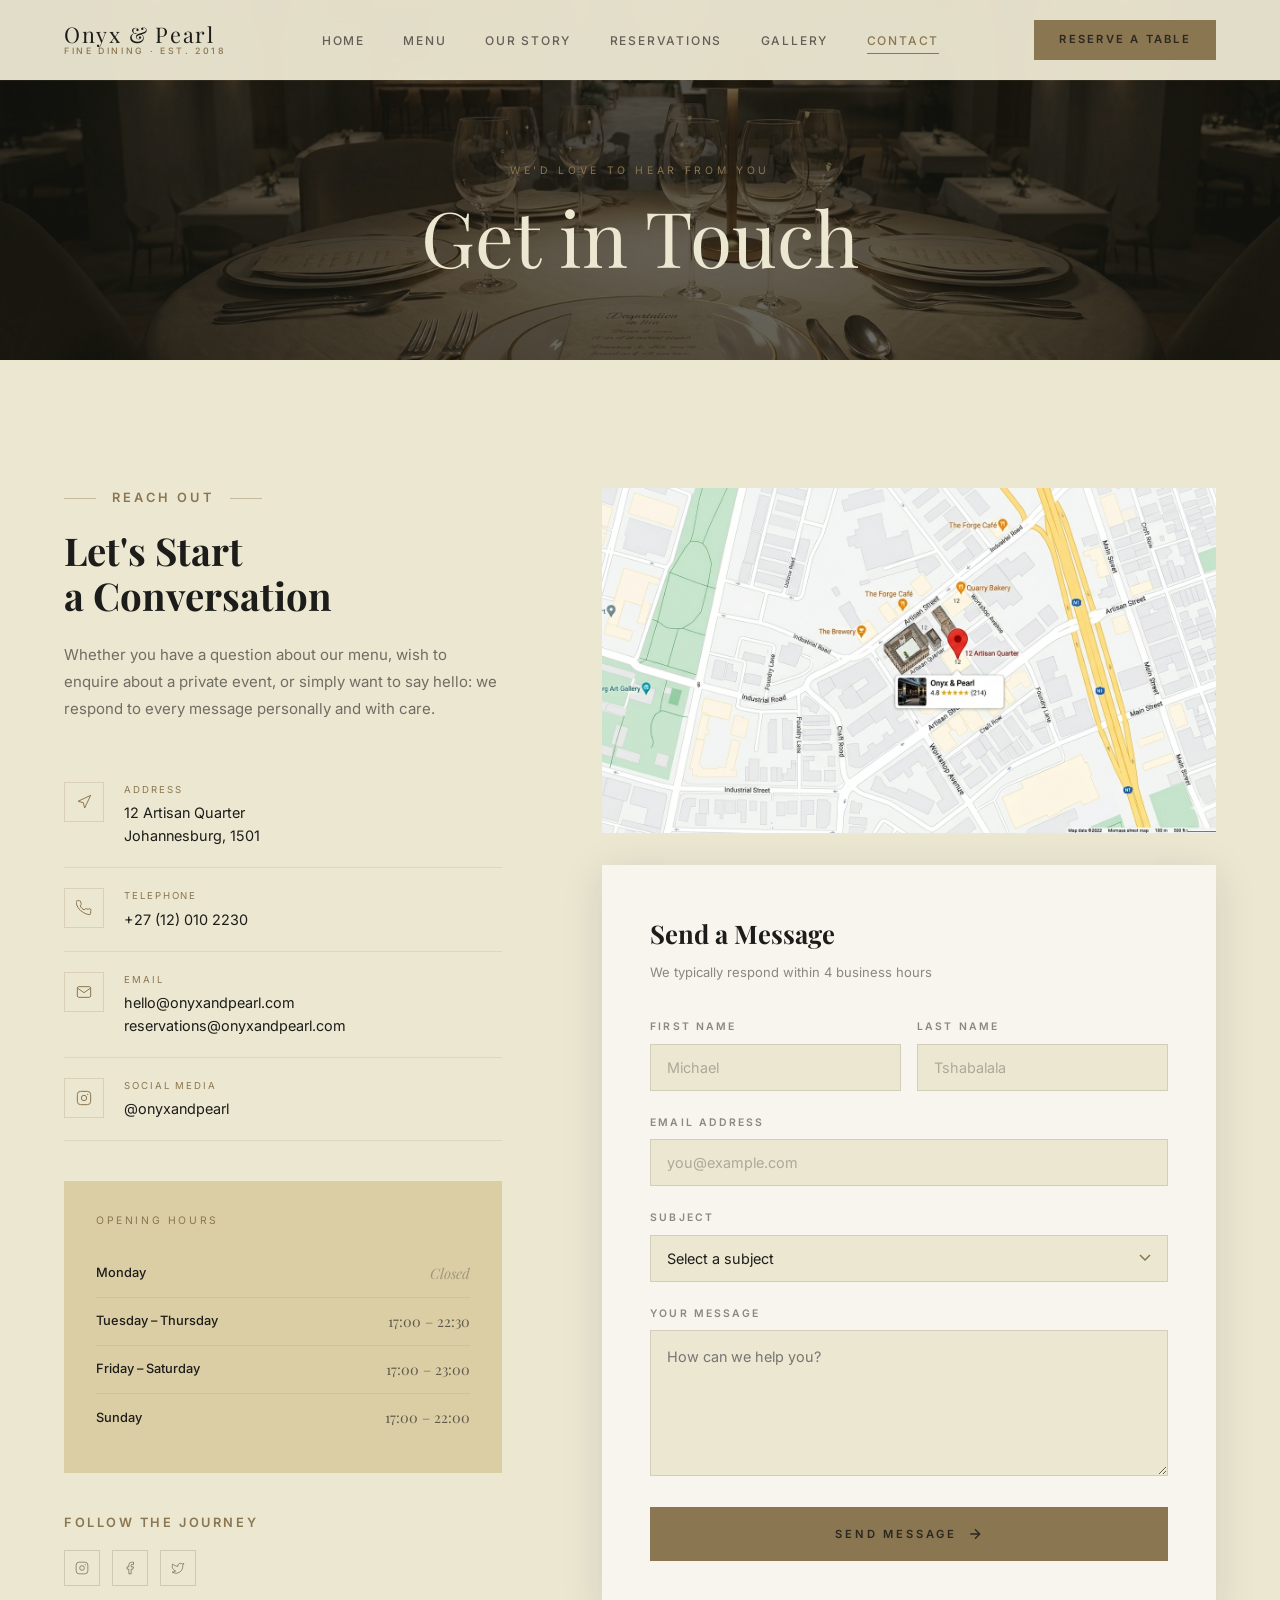
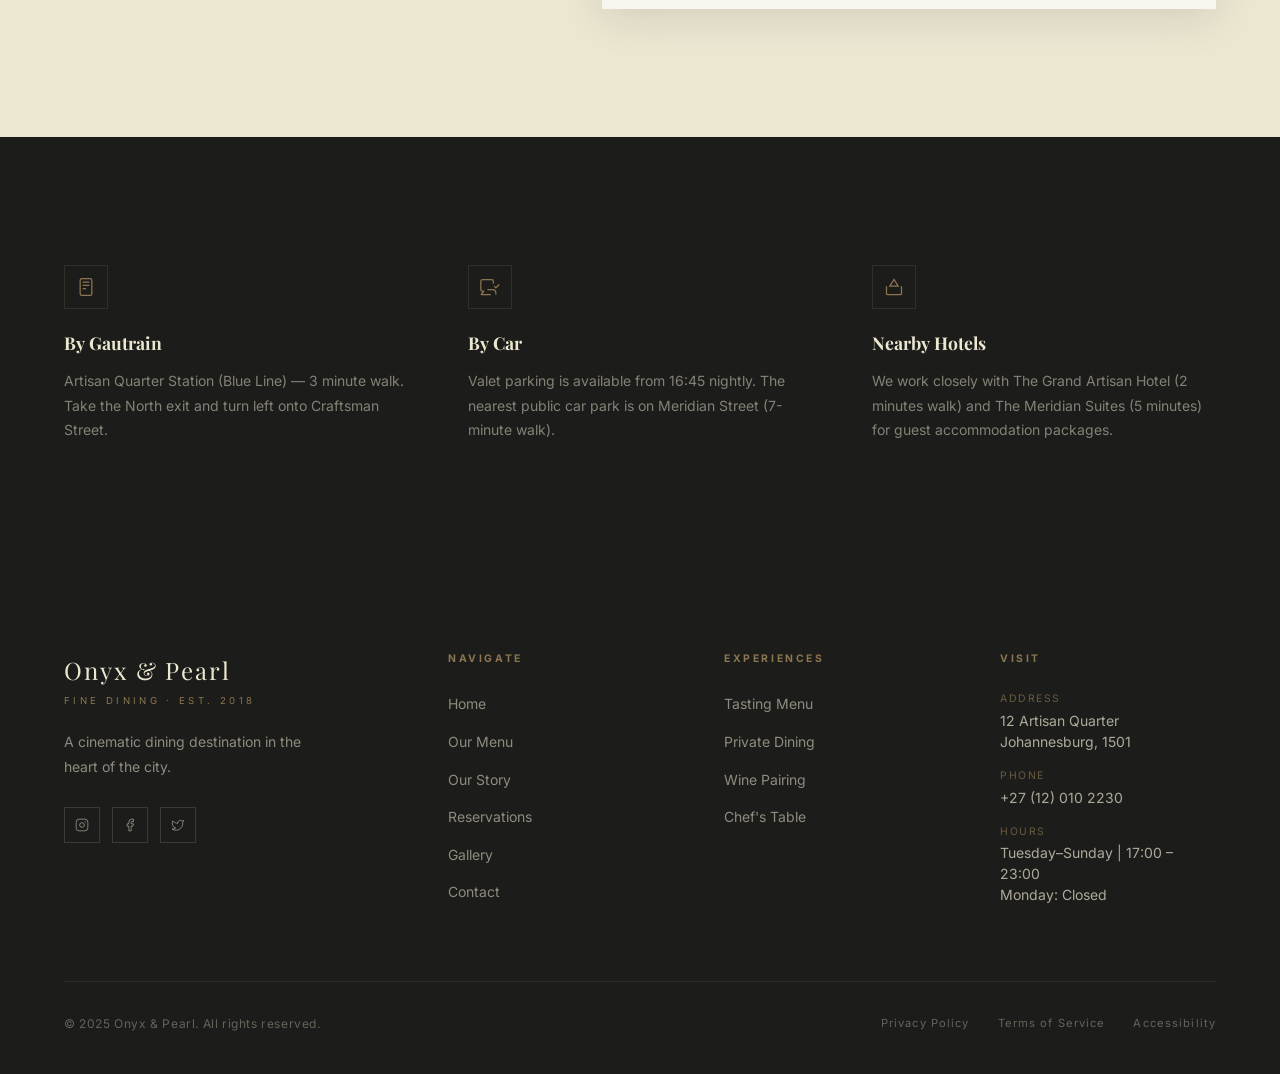
==== commit 8e9a36fc: "second commit" ====
--- a/contact.html
+++ b/contact.html
@@ -44,7 +44,7 @@
   <header class="page-hero" style="height:40vh;min-height:280px" aria-label="Contact hero">
     <div class="page-hero__bg">
       <!-- replace src="#" with your contact page hero image URL -->
-      <img src="#" alt="Onyx & Pearl — restaurant contact hero" class="img-fill" style="position:absolute;inset:0" />
+      <img src="content/banner-img.png" alt="Onyx & Pearl — restaurant contact hero" class="img-fill" style="position:absolute;inset:0" />
     </div>
     <div class="page-hero__overlay"></div>
     <div class="page-hero__content">
--- a/css/styles.css
+++ b/css/styles.css
@@ -2184,18 +2184,35 @@
   padding: var(--section-pad) 0;
   background: var(--cream);
 }
+.gallery-filter__header {
+  display: flex;
+  align-items: center;
+  justify-content: space-between;
+  flex-wrap: wrap;
+  gap: 8px;
+  margin-bottom: 20px;
+}
+.gallery-filter__hint {
+  font-size: 0.8rem;
+  color: rgba(28,28,26,0.45);
+}
 .gallery-filter {
   display: flex;
   align-items: center;
-  gap: 4px;
+  gap: 8px;
   margin-bottom: 48px;
-  flex-wrap: wrap;
-}
+  overflow-x: auto;
+  scrollbar-width: none;
+  -webkit-overflow-scrolling: touch;
+}
+.gallery-filter::-webkit-scrollbar { display: none; }
 .gallery-filter__btn {
   padding: 10px 24px;
   font-size: 0.7rem;
   letter-spacing: 0.15em;
   text-transform: uppercase;
+  white-space: nowrap;
+  flex-shrink: 0;
   font-weight: 600;
   color: rgba(28,28,26,0.45);
   border: 1px solid transparent;
@@ -2350,6 +2367,14 @@
   cursor: pointer;
 }
 .lightbox__nav-btn:hover { border-color: var(--gold); color: var(--gold); }
+
+/* Pearl Chamber grid (reservations page) */
+.pearl-chamber__grid {
+  display: grid;
+  grid-template-columns: 1fr 1fr;
+  gap: clamp(40px, 8vw, 100px);
+  align-items: center;
+}
 
 /* ============================================================
    CONTACT PAGE
@@ -2543,6 +2568,7 @@
   .about-intro__grid { grid-template-columns: 1fr; }
   .chef-section__grid { grid-template-columns: 1fr; }
   .reservation-layout { grid-template-columns: 1fr; }
+  .pearl-chamber__grid { grid-template-columns: 1fr; }
   .contact-grid { grid-template-columns: 1fr; }
   .gallery-teaser__grid { grid-template-columns: 1fr 1fr; }
   .gallery-teaser__item--tall { grid-row: auto; }
@@ -2672,7 +2698,8 @@
   .menu-tabs           { flex-wrap: nowrap; overflow-x: auto; }
   .season-toggle__btn  { padding: 10px 16px; }
   .intro-strip__inner  { flex-direction: column; gap: 16px; align-items: flex-start; }
-  .gallery-filter      { flex-wrap: wrap; gap: 4px; }
+  .gallery-filter__btn { padding: 9px 16px; }
+  .gallery-filter__hint { display: none; }
   .floor-plan__inner   { grid-template-columns: repeat(3, 1fr); min-height: 300px; }
   .table-btn           { width: 36px; height: 36px; font-size: 0.45rem; }
   .chef-section__award { position: static; margin-top: 16px; }
